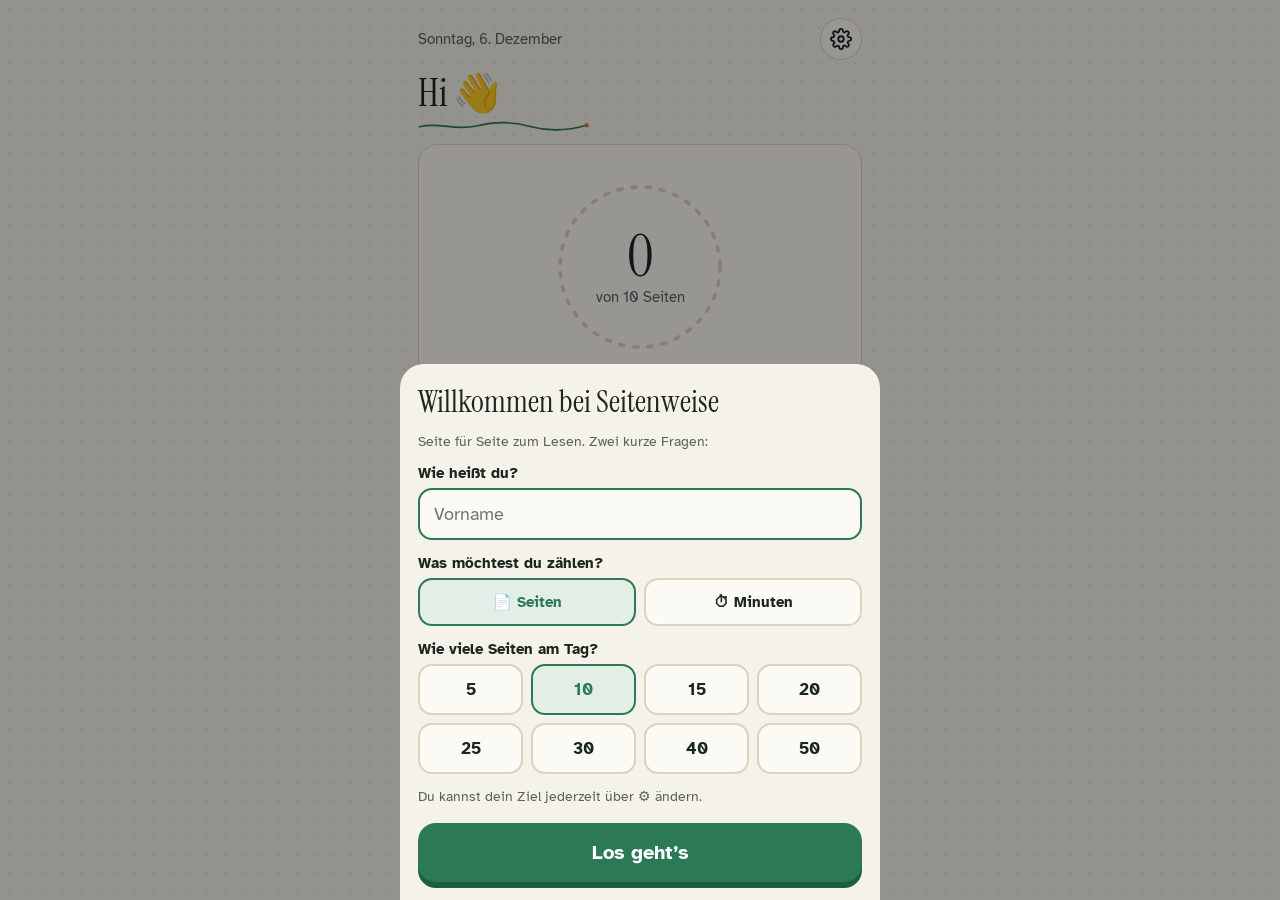
==== seitenweise/index.html @ e15217f1 "Seitenweise: Statistik mit Woche/Monat/Jahr, Blättern und Durchschnittswerten (Ø pro Lesetag, pro Ta" ====
<!doctype html>
<html lang="de">
<head>
  <meta charset="utf-8">
  <meta name="viewport" content="width=device-width, initial-scale=1, viewport-fit=cover">
  <title>Seitenweise</title>
  <meta name="description" content="Seitenweise: die einfache Lese-App für die Mittelschule. Seiten eintragen, Tagesziel erreichen, Sticker sammeln.">
  <meta name="theme-color" content="#2c7a55">
  <meta name="mobile-web-app-capable" content="yes">
  <meta name="apple-mobile-web-app-capable" content="yes">
  <meta name="apple-mobile-web-app-title" content="Seitenweise">
  <link rel="manifest" href="manifest.webmanifest">
  <link rel="icon" type="image/png" href="../icons/icon-192.png">
  <link rel="apple-touch-icon" href="../icons/apple-touch-icon.png">
  <link rel="preconnect" href="https://fonts.googleapis.com">
  <link rel="preconnect" href="https://fonts.gstatic.com" crossorigin>
  <link href="https://fonts.googleapis.com/css2?family=Instrument+Serif&family=Atkinson+Hyperlegible:wght@400;700&family=IBM+Plex+Mono:wght@500;600&display=swap" rel="stylesheet">
  <link rel="stylesheet" href="style.css?v=9">
</head>
<body>
  <div class="app">
    <!-- 1 · Lesen -->
    <main class="view" id="v-lesen">
      <div class="top">
        <p class="date" id="date"></p>
        <button class="icon" id="settingsBtn" aria-label="Einstellungen"><svg viewBox="0 0 24 24"><circle cx="12" cy="12" r="3"/><path d="M19.4 15a1.7 1.7 0 0 0 .3 1.8l.1.1a2 2 0 1 1-2.8 2.8l-.1-.1a1.7 1.7 0 0 0-1.8-.3 1.7 1.7 0 0 0-1 1.5V21a2 2 0 1 1-4 0v-.1a1.7 1.7 0 0 0-1.1-1.5 1.7 1.7 0 0 0-1.8.3l-.1.1a2 2 0 1 1-2.8-2.8l.1-.1a1.7 1.7 0 0 0 .3-1.8 1.7 1.7 0 0 0-1.5-1H3a2 2 0 1 1 0-4h.1a1.7 1.7 0 0 0 1.5-1.1 1.7 1.7 0 0 0-.3-1.8l-.1-.1a2 2 0 1 1 2.8-2.8l.1.1a1.7 1.7 0 0 0 1.8.3H9a1.7 1.7 0 0 0 1-1.5V3a2 2 0 1 1 4 0v.1a1.7 1.7 0 0 0 1 1.5 1.7 1.7 0 0 0 1.8-.3l.1-.1a2 2 0 1 1 2.8 2.8l-.1.1a1.7 1.7 0 0 0-.3 1.8V9a1.7 1.7 0 0 0 1.5 1H21a2 2 0 1 1 0 4h-.1a1.7 1.7 0 0 0-1.5 1z"/></svg></button>
      </div>
      <h1 class="hi" id="hello">Hi 👋</h1>
      <svg class="hi-thread" viewBox="0 0 240 14" aria-hidden="true"><path d="M2 8C30 1 52 14 82 7S134 1 160 8 214 13 238 6"/><circle cx="238" cy="6" r="3.2"/></svg>
      <section class="card ring-card">
        <svg class="ring" viewBox="0 0 120 120" aria-hidden="true">
          <circle class="ring-bg" cx="60" cy="60" r="48"/>
          <circle class="ring-fg" id="ringFg" cx="60" cy="60" r="48" transform="rotate(-90 60 60)"/>
          <circle class="ring-hl" id="ringHl" cx="60" cy="60" r="48" transform="rotate(-90 60 60)"/>
          <g class="needle" id="ringNeedle"><path class="nd" d="M58 12.6L76 11.2Q80 12 76 12.8L58 13.4Z"/><ellipse class="nd-eye" cx="60.6" cy="12.6" rx="1.8" ry=".55"/></g>
          <g class="knot" id="ringKnot"><circle cx="60" cy="12" r="8.5"/><path d="M54.5 10.2q5.5-3.4 11 0M53.8 13.6q6.2-3.6 12.4 0"/></g>
        </svg>
        <div class="ring-num"><b id="ringVal">0</b><span id="ringOf">von 10 Seiten</span></div>
      </section>
      <button class="big" id="readBtn">📖 Ich habe gelesen</button>
      <section class="card week-card">
        <svg class="week" id="week" viewBox="0 0 350 78" role="img" aria-label="Die letzten 7 Tage"></svg>
      </section>
      <p class="hint" id="todayHint"></p>
      <button class="link undo" id="undoBtn" hidden>Letzten Eintrag löschen</button>
    </main>

    <!-- 2 · Mein Buch -->
    <main class="view" id="v-buch" hidden>
      <h1 class="title">Mein Buch</h1>
      <div id="bookArea"></div>
    </main>

    <!-- 3 · Sammlung -->
    <main class="view" id="v-sammlung" hidden>
      <h1 class="title">Sammlung</h1>
      <section class="card level">
        <svg class="yarn" id="yarn" viewBox="0 0 110 90" aria-hidden="true"></svg>
        <div class="lvl-text"><p class="small" id="lvlNo">Level 1</p><b id="lvlName">Erster Faden</b>
          <div class="bar"><i id="lvlBar"></i></div><p class="small" id="lvlNext"></p></div>
      </section>
      <section class="card year">
        <div class="seg-tabs" id="statTabs" role="tablist">
          <button type="button" data-mode="week">Woche</button><button type="button" data-mode="month">Monat</button><button type="button" data-mode="year">Jahr</button>
        </div>
        <div class="year-head"><button class="icon sm" id="yPrev" aria-label="Zurück">‹</button><h2 id="yTitle">Diese Woche</h2><button class="icon sm" id="yNext" aria-label="Weiter">›</button></div>
        <div class="avg" id="yAvg"></div>
        <p class="small" id="ySum"></p>
        <p class="sec-lbl" id="yChartLbl">Seiten pro Tag</p>
        <svg class="ychart" id="yChart" viewBox="0 0 340 130" role="img" aria-label="Diagramm"></svg>
        <p class="small chart-leg" id="yChartLeg"></p>
        <p class="sec-lbl" id="yCalLbl">Jeder Tag ein Stich</p>
        <div class="ycal" id="yCal"></div>
        <p class="small ylegend"><i class="lg g"></i> Ziel <i class="lg o"></i> gelesen <i class="lg e"></i> nicht gelesen · Tippe auf einen Tag</p>
      </section>
      <section class="card pieces">
        <div class="sec-head"><h2 id="pcTitle">Meine Strickstücke</h2><span class="small" id="pcCount"></span></div>
        <p class="small">Jeden Monat ein neues Stück. Jeder Lesetag strickt eine Reihe – ab 15 Lesetagen ist es fertig.</p>
        <div class="pc-grid" id="pcGrid"></div>
      </section>
      <section class="card">
        <div class="sec-head"><h2>Aufnäher</h2><span class="small" id="stCount"></span></div>
        <div class="stickers" id="stickers"></div>
      </section>
      <p class="small shelf-title" id="shelfTitle">Mein Regal</p>
      <div class="shelf" id="shelf"></div>
      <ul class="done-list" id="doneList"></ul>
    </main>

    <nav class="nav">
      <button data-tab="lesen" class="on"><svg viewBox="0 0 24 24"><path d="M4 5h6a2 2 0 0 1 2 2v13a2 2 0 0 0-2-2H4zM20 5h-6a2 2 0 0 0-2 2v13a2 2 0 0 1 2-2h6z"/></svg>Lesen</button>
      <button data-tab="buch"><svg viewBox="0 0 24 24"><rect x="6" y="3" width="12" height="18" rx="2"/><path d="M10 3v18"/></svg>Mein Buch</button>
      <button data-tab="sammlung"><svg viewBox="0 0 24 24"><path d="M12 3l2.6 5.6 6 .7-4.5 4.1 1.2 6L12 16.5 6.7 19.4l1.2-6L3.4 9.3l6-.7z"/></svg>Sammlung</button>
    </nav>
  </div>

  <!-- Eintragen -->
  <dialog id="logDlg" class="sheet">
    <form method="dialog" id="logForm">
      <p class="small" id="logBook"></p>
      <h2 class="q" id="logQ">Wie viele Seiten hast du gelesen?</h2>
      <div class="step"><button type="button" data-step="-1" aria-label="weniger">−</button><label class="v"><input id="stepIn" type="number" inputmode="numeric" min="0" max="999" value="0" aria-label="Anzahl"><small id="stepUnit">Seiten</small></label><button type="button" data-step="1" aria-label="mehr">+</button></div>
      <div class="chips" id="mainChips"></div>
      <p class="small type-hint">Mehr gelesen? Tippe auf die Zahl und schreib sie einfach hin.</p>
      <p class="note" id="logCalc"></p>
      <p class="small opt" id="optLbl">Wie lange? <span>(nicht nötig)</span></p>
      <div class="chips" id="optChips"></div>
      <div class="actions"><button type="button" class="btn" id="logCancel">Abbrechen</button><button class="big" id="logSave">Speichern ✓</button></div>
    </form>
  </dialog>

  <!-- Start / Einstellungen -->
  <dialog id="setupDlg" class="sheet">
    <form method="dialog" id="setupForm">
      <h2 class="q" id="setupTitle">Willkommen bei Seitenweise</h2>
      <p class="small" id="setupIntro">Seite für Seite zum Lesen. Drei kurze Fragen:</p>
      <label class="field"><span>Wie heißt du?</span><input id="sName" maxlength="24" autocomplete="off" required placeholder="Vorname"></label>
      <div class="field"><span>Was möchtest du zählen?</span>
        <div class="seg"><label><input type="radio" name="gtype" value="pages" checked><span>📄 Seiten</span></label><label><input type="radio" name="gtype" value="minutes"><span>⏱ Minuten</span></label></div>
      </div>
      <div class="field"><span id="goalLbl">Wie viele Seiten am Tag?</span><div class="chips" id="goalChips"></div></div>
      <p class="small">Du kannst dein Ziel jederzeit über ⚙ ändern.</p>
      <div class="actions"><button type="button" class="btn" id="setupCancel" hidden>Abbrechen</button><button class="big">Los geht’s</button></div>
    </form>
  </dialog>

  <!-- Buch anlegen / bearbeiten -->
  <dialog id="bookDlg" class="sheet">
    <form method="dialog" id="bookForm">
      <h2 class="q" id="bookDlgTitle">Welches Buch liest du?</h2>
      <label class="field"><span>Titel</span><input id="bTitle" maxlength="80" required autocomplete="off" placeholder="z. B. Gregs Tagebuch"></label>
      <div class="row">
        <label class="field"><span>Seiten im Buch</span><input id="bPages" type="number" min="1" max="3000" inputmode="numeric" placeholder="z. B. 220"></label>
        <label class="field"><span>Ich bin auf Seite</span><input id="bPage" type="number" min="0" inputmode="numeric" placeholder="0"></label>
      </div>
      <p class="small">Gerade erst angefangen? Dann lass „Ich bin auf Seite“ leer.</p>
      <div class="actions"><button type="button" class="btn" id="bookCancel">Abbrechen</button><button class="big">Speichern</button></div>
    </form>
  </dialog>

  <!-- Feier -->
  <dialog id="celDlg" class="pop cel">
    <div class="cel-ico" id="celIco">🎉</div>
    <h2 class="q" id="celTitle"></h2>
    <p id="celText"></p>
    <button class="big" id="celOk">Weiter</button>
  </dialog>

  <div class="toast" id="toast" role="status"></div>
  <script src="app.js?v=9"></script>
</body>
</html>
---- seitenweise/style.css ----
:root {
  --paper: #f4f2e9; --paper-2: #e9e6d8; --sheet: #fbfaf4; --ink: #1b2620; --ink-soft: #57635b; --rule: #d8d4c3;
  --green: #2c7a55; --green-d: #1f5d40; --green-2: #4f9e77; --wash: #e3efe6; --gold: #b48c25; --orange: #e07b2c;
  --serif: "Instrument Serif", Georgia, serif; --sans: "Atkinson Hyperlegible", system-ui, sans-serif; --mono: "IBM Plex Mono", ui-monospace, monospace;
}
@media (prefers-color-scheme: dark) {
  :root:not([data-theme="light"]) { --paper: #151d18; --paper-2: #243029; --sheet: #1c2620; --ink: #e7ebe3; --ink-soft: #9caf9f; --rule: #2e3d33; --green: #5fbf8e; --green-d: #2c7a55; --green-2: #86cda6; --wash: #1f3428; }
}
* { box-sizing: border-box; }
[hidden] { display: none !important; }
html, body { margin: 0; background: var(--paper) radial-gradient(circle, color-mix(in srgb, var(--ink) 9%, transparent) 1px, transparent 1.4px) 0 0 / 18px 18px; color: var(--ink); font-family: var(--sans); font-size: 17px; -webkit-tap-highlight-color: transparent; }
button { font: inherit; color: inherit; cursor: pointer; }
.app { max-width: 480px; margin: 0 auto; min-height: 100dvh; position: relative; }
.view { padding: calc(18px + env(safe-area-inset-top, 0px)) 18px calc(100px + env(safe-area-inset-bottom, 0px)); display: flex; flex-direction: column; gap: 14px; animation: in .35s ease both; }
@keyframes in { from { opacity: 0; transform: translateY(8px); } }
.top { display: flex; justify-content: space-between; align-items: center; }
.date { margin: 0; font-size: 15px; color: var(--ink-soft); }
.icon { width: 42px; height: 42px; border-radius: 50%; border: 1px solid var(--rule); background: var(--sheet); display: grid; place-items: center; }
.icon svg, .nav svg { width: 22px; height: 22px; fill: none; stroke: currentColor; stroke-width: 2; stroke-linecap: round; stroke-linejoin: round; }
.hi, .title { font-family: var(--serif); font-weight: 400; font-size: 38px; line-height: 1; margin: 0; }
.small { margin: 0; font-size: 14px; color: var(--ink-soft); }
.card { background: var(--sheet); border: 1px solid var(--rule); border-radius: 20px; padding: 16px; }

/* Ring */
.ring-card { display: grid; place-items: center; padding: 22px; }
.ring { width: 200px; height: 200px; grid-area: 1 / 1; }
.ring-bg { fill: none; stroke: var(--paper-2); stroke-width: 12; }
.ring-fg { fill: none; stroke: var(--green); stroke-width: 12; stroke-linecap: round; stroke-dasharray: 0 302; transition: stroke-dasharray 1s cubic-bezier(.2,.8,.2,1); }
.ring-fg.zero { opacity: 0; }
.ring-fg.done { stroke: var(--green); }
.ring-num { grid-area: 1 / 1; text-align: center; }
.ring-num b { display: block; font-family: var(--serif); font-weight: 400; font-size: 58px; line-height: 1; }
.ring-num span { font-size: 15px; color: var(--ink-soft); }
.ring-card.done .ring-num b { color: var(--green); }

.big { display: block; width: 100%; border: 0; border-radius: 18px; background: var(--green); color: #fff; font-weight: 700; font-size: 20px; padding: 17px; box-shadow: 0 6px 0 var(--green-d); transition: transform .1s, box-shadow .1s; }
.big:active { transform: translateY(4px); box-shadow: 0 2px 0 var(--green-d); }
.btn { border: 2px solid var(--rule); background: var(--sheet); border-radius: 16px; padding: 14px 18px; font-weight: 700; }
.link { border: 0; background: none; color: var(--ink-soft); text-decoration: underline; font-size: 14px; padding: 6px; }
.hint { margin: 0; text-align: center; font-size: 16px; color: var(--ink-soft); }
.hint b { color: var(--ink); }
.undo { align-self: center; }

/* Woche: 7 Knoten an einem Faden */
.week-card { padding: 12px 8px 6px; }
.week { width: 100%; height: auto; display: block; overflow: visible; }
.week text { font-family: var(--mono); font-size: 11px; fill: var(--ink-soft); text-anchor: middle; }
.week .today text:not(.w-q) { font-weight: 600; fill: var(--ink); }
.w-guide { stroke: var(--rule); stroke-width: 2; stroke-dasharray: 3 6; stroke-linecap: round; }
.w-thread { stroke: var(--green); stroke-width: 3.2; stroke-linecap: round; stroke-dasharray: 50; stroke-dashoffset: 50; animation: draw .5s ease-out forwards; }
.w-hole { fill: var(--paper-2); }
.today .w-hole { fill: var(--sheet); stroke: var(--green); stroke-width: 2.2; stroke-dasharray: 4 3.2; animation: spin 14s linear infinite; transform-box: fill-box; transform-origin: center; }
.w-q { font-family: var(--sans) !important; font-size: 13px !important; font-weight: 700; fill: var(--green) !important; }
.w-knot { transform-box: fill-box; transform-origin: center; animation: knotIn .5s cubic-bezier(.3,1.5,.5,1) both; }
.w-knot.g circle { fill: var(--green); } .w-knot.o circle { fill: var(--orange); }
.w-knot path { fill: none; stroke: #ffffffa0; stroke-width: 1.6; stroke-linecap: round; }
.today .w-knot { animation: knotIn .5s cubic-bezier(.3,1.5,.5,1) both, breathe 2.6s ease-in-out 1s infinite; }
@keyframes draw { to { stroke-dashoffset: 0; } }
@keyframes knotIn { from { transform: scale(0) rotate(-90deg); opacity: 0; } }
@keyframes breathe { 50% { transform: scale(1.1); } }
@keyframes spin { to { transform: rotate(360deg); } }

/* Navigation */
.nav { position: fixed; left: 50%; transform: translateX(-50%); bottom: 0; width: 100%; max-width: 480px; display: grid; grid-template-columns: repeat(3, 1fr); background: var(--sheet); border-top: 1px solid var(--rule); padding-bottom: env(safe-area-inset-bottom, 0px); z-index: 5; }
.nav button { border: 0; background: none; display: grid; justify-items: center; gap: 3px; padding: 11px 0 12px; font-size: 13px; font-weight: 700; color: var(--ink-soft); }
.nav button.on { color: var(--green); }

/* Dialoge */
dialog.sheet { border: 0; padding: 0; width: min(480px, 100vw); max-width: 100vw; max-height: 100dvh; margin: auto auto 0; border-radius: 24px 24px 0 0; background: var(--paper); color: var(--ink); }
dialog.sheet::backdrop { background: #0006; }
dialog.sheet[open] { animation: up .3s cubic-bezier(.2,.8,.2,1); }
@keyframes up { from { transform: translateY(40px); opacity: 0; } }
dialog form, dialog.cel { padding: 22px 18px calc(18px + env(safe-area-inset-bottom, 0px)); display: flex; flex-direction: column; gap: 14px; }
.q { font-family: var(--serif); font-weight: 400; font-size: 31px; line-height: 1.05; margin: 0; }
.step { display: grid; grid-template-columns: 64px 1fr 64px; align-items: center; gap: 10px; }
.step button { height: 64px; border-radius: 18px; background: var(--sheet); border: 2px solid var(--rule); font-size: 32px; color: var(--green); font-weight: 700; }
.step .v { text-align: center; }
.step .v b { display: block; font-family: var(--serif); font-weight: 400; font-size: 64px; line-height: 1; }
.step .v small { font-size: 14px; color: var(--ink-soft); }
.chips { display: grid; grid-template-columns: repeat(4, 1fr); gap: 8px; }
.chip { border: 2px solid var(--rule); border-radius: 14px; padding: 13px 0; text-align: center; font-weight: 700; font-size: 17px; background: var(--sheet); }
.chip.on { border-color: var(--green); background: var(--wash); color: var(--green); }
.note { margin: 0; background: var(--wash); border-radius: 14px; padding: 12px 14px; font-size: 16px; }
.note:empty { display: none; }
.note b { color: var(--green); }
.opt span { color: #8a8f86; }
.actions { display: flex; gap: 10px; margin-top: 4px; }
.actions .big { flex: 1; }
.field { display: grid; gap: 6px; font-weight: 700; font-size: 15px; }
.field input { font: inherit; font-weight: 400; font-size: 18px; padding: 13px 14px; border-radius: 14px; border: 2px solid var(--rule); background: var(--sheet); color: var(--ink); width: 100%; }
.field input:focus { outline: none; border-color: var(--green); }
.row { display: grid; grid-template-columns: 1fr 1fr; gap: 10px; }
.seg { display: grid; grid-template-columns: 1fr 1fr; gap: 8px; }
.seg input { position: absolute; opacity: 0; pointer-events: none; }
.seg span { display: block; text-align: center; padding: 13px; border-radius: 14px; border: 2px solid var(--rule); background: var(--sheet); font-weight: 700; }
.seg input:checked + span { border-color: var(--green); background: var(--wash); color: var(--green); }
.cel { text-align: center; align-items: center; }
.cel-ico { font-size: 70px; animation: pop .6s cubic-bezier(.3,1.5,.5,1); }
@keyframes pop { from { transform: scale(.3); opacity: 0; } }
.cel p { margin: 0; color: var(--ink-soft); font-size: 17px; }

/* Mein Buch */
.book { display: grid; grid-template-columns: 58px 1fr; gap: 14px; align-items: center; }
.cover { width: 58px; height: 78px; border-radius: 5px 9px 9px 5px; background: linear-gradient(90deg, var(--green-d) 0 7px, var(--green) 7px); display: grid; place-items: center; font-size: 26px; color: #fff; font-family: var(--serif); }
.book h2 { margin: 0; font-size: 19px; }
.bar { height: 10px; border-radius: 6px; background: var(--paper-2); overflow: hidden; margin: 8px 0 4px; }
.bar i { display: block; height: 100%; width: 0; background: var(--green); border-radius: 6px; transition: width .8s cubic-bezier(.2,.8,.2,1); }
.quote { margin: 0; font-family: var(--serif); font-size: 22px; line-height: 1.2; }
.quote.empty { color: var(--ink-soft); font-size: 18px; }
.words { display: flex; flex-wrap: wrap; gap: 6px; }
.word { font-family: var(--mono); font-size: 13px; color: var(--green); background: var(--wash); border-radius: 8px; padding: 5px 4px 5px 9px; display: inline-flex; align-items: center; gap: 2px; border: 0; }
.word b { font-weight: 400; color: var(--ink-soft); padding: 0 5px; }
.add-row { display: grid; grid-template-columns: 1fr auto; gap: 8px; margin-top: 10px; }
.add-row input { font: inherit; padding: 11px 12px; border-radius: 12px; border: 2px solid var(--rule); background: var(--paper); color: var(--ink); min-width: 0; }
.add-row button { border: 0; border-radius: 12px; background: var(--green); color: #fff; font-weight: 700; padding: 0 16px; }
.card-row { display: flex; justify-content: space-between; align-items: center; width: 100%; text-align: left; font-weight: 700; }
.empty-book { text-align: center; display: grid; gap: 14px; padding: 26px 18px; }
.empty-book .ico { font-size: 56px; }

/* Sammlung */
.level { display: flex; justify-content: space-between; align-items: center; gap: 12px; }
.level > div { flex: 1; }
.level b { font-family: var(--serif); font-weight: 400; font-size: 28px; }
.lvl-ico { font-size: 44px; }
.stickers { display: grid; grid-template-columns: repeat(3, 1fr); gap: 10px; }
.st { aspect-ratio: 1; border-radius: 18px; background: var(--sheet); border: 1px solid var(--rule); display: grid; place-items: center; text-align: center; font-size: 12px; font-weight: 700; color: var(--ink-soft); padding: 6px; }
.st span { font-size: 36px; display: block; line-height: 1.15; }
.st.new { animation: pop .6s cubic-bezier(.3,1.5,.5,1); border-color: var(--green); }
.st.lock { background: repeating-linear-gradient(45deg, var(--paper), var(--paper) 6px, var(--paper-2) 6px, var(--paper-2) 12px); color: #a6a89d; }
.st.lock span { filter: grayscale(1); opacity: .3; }
.shelf-title { margin-top: 6px; }
.shelf { display: flex; align-items: flex-end; gap: 5px; border-bottom: 7px solid #6f5641; padding: 0 8px; min-height: 90px; border-radius: 2px; overflow-x: auto; }
.shelf i { flex: none; width: 24px; border-radius: 3px 3px 0 0; position: relative; }
.shelf i.slot { border: 2px dashed var(--rule); border-bottom: 0; height: 40px; }
.done-list { list-style: none; padding: 0; margin: 0; display: grid; gap: 6px; }
.done-list li { font-size: 14px; color: var(--ink-soft); }
.done-list li b { color: var(--ink); }

.toast { position: fixed; left: 50%; bottom: calc(90px + env(safe-area-inset-bottom, 0px)); transform: translate(-50%, 20px); background: var(--ink); color: var(--paper); padding: 12px 18px; border-radius: 14px; font-weight: 700; opacity: 0; transition: .3s; pointer-events: none; z-index: 50; max-width: 90vw; text-align: center; }
.toast.show { opacity: 1; transform: translate(-50%, 0); }
.confetti { position: fixed; top: -12px; width: 9px; height: 14px; z-index: 60; pointer-events: none; animation: fall 1.6s ease-in forwards; }
@keyframes fall { to { transform: translateY(105vh) rotate(540deg); opacity: .6; } }
@media (prefers-reduced-motion: reduce) { *, *::before, *::after { animation: none !important; transition: none !important; } }

/* ---------- Faden-Thema & Bewegung ---------- */
.hi-thread { width: 170px; height: 12px; margin: -6px 0 -2px; overflow: visible; }
.hi-thread path { fill: none; stroke: var(--green); stroke-width: 2.4; stroke-linecap: round; stroke-dasharray: 260; stroke-dashoffset: 260; animation: draw 1.2s ease-out .2s forwards; }
.hi-thread circle { fill: var(--orange); opacity: 0; animation: fadeIn .3s ease 1.3s forwards; }
@keyframes fadeIn { to { opacity: 1; } }
/* Karten erscheinen nacheinander */
.view > * { animation: rise .5s cubic-bezier(.2,.8,.2,1) both; }
.view > *:nth-child(2) { animation-delay: .05s; } .view > *:nth-child(3) { animation-delay: .1s; } .view > *:nth-child(4) { animation-delay: .16s; }
.view > *:nth-child(5) { animation-delay: .22s; } .view > *:nth-child(6) { animation-delay: .28s; } .view > *:nth-child(7) { animation-delay: .34s; }
@keyframes rise { from { opacity: 0; transform: translateY(14px); } }
/* Ring als Faden mit Nadel */
.ring-bg { stroke: var(--rule); stroke-width: 2.2; stroke-dasharray: 2.5 6; stroke-linecap: round; }
.ring-fg { stroke-width: 9; }
.ring-hl { fill: none; stroke: #ffffff70; stroke-width: 2; stroke-linecap: round; stroke-dasharray: 0 302; transition: stroke-dasharray 1.1s cubic-bezier(.2,.8,.2,1); }
.ring-hl.zero, .ring-fg.zero { opacity: 0; }
.ring-fg { transition: stroke-dasharray 1.1s cubic-bezier(.2,.8,.2,1); }
.needle { transform-box: view-box; transform-origin: 60px 60px; transition: transform 1.1s cubic-bezier(.2,.8,.2,1), opacity .3s; }
.needle.zero { opacity: 0; }
.nd { fill: #9aa5a0; } .nd-eye { fill: var(--sheet); }
.knot { transform-box: fill-box; transform-origin: center; transform: scale(0); opacity: 0; transition: transform .5s cubic-bezier(.3,1.6,.5,1) 1s, opacity .2s 1s; }
.knot.on { transform: scale(1); opacity: 1; }
.knot circle { fill: var(--green); } .knot path { fill: none; stroke: #ffffffa0; stroke-width: 1.4; stroke-linecap: round; }
.ring-card.done .ring-num b { animation: pop .6s cubic-bezier(.3,1.5,.5,1) 1s both; }
/* großer Knopf „atmet“, solange heute noch nichts eingetragen ist */
.big.nudge { animation: rise .5s cubic-bezier(.2,.8,.2,1) .1s both, nudge 2.8s ease-in-out 1.2s infinite; }
@keyframes nudge { 0%, 70%, 100% { transform: none; } 80% { transform: scale(1.035); } 90% { transform: scale(.99); } }
/* Zahl hüpft beim Ändern */
.step .v b.bump { animation: bump .28s cubic-bezier(.3,1.6,.5,1); }
@keyframes bump { from { transform: scale(.82); } }
.chip { transition: transform .12s, background .15s, border-color .15s; } .chip:active { transform: scale(.94); }
/* Feier: Knoten wird geknüpft */
.cel-ico { min-height: 80px; display: grid; place-items: center; }
.knot-art { width: 190px; height: auto; overflow: visible; }
.ka-thread { fill: none; stroke: var(--green); stroke-width: 3.5; stroke-linecap: round; stroke-dasharray: 140; stroke-dashoffset: 140; animation: draw .7s ease-out forwards; }
.ka-knot { transform-box: fill-box; transform-origin: center; animation: knotIn .6s cubic-bezier(.3,1.6,.5,1) .55s both; }
.ka-knot circle { fill: var(--green); } .ka-knot path { fill: none; stroke: #ffffffa0; stroke-width: 2; stroke-linecap: round; }
.ka-spark { fill: var(--orange); opacity: 0; animation: spark .7s ease-out 1s forwards; }
.ka-spark:nth-of-type(even) { fill: var(--gold); }
@keyframes spark { 30% { opacity: 1; } to { opacity: 0; transform: translate(var(--dx), var(--dy)); } }
/* Aufnäher mit Naht */
.st { position: relative; border-radius: 22px; animation: rise .45s cubic-bezier(.2,.8,.2,1) both; }
.st::after { content: ""; position: absolute; inset: 6px; border: 2px dashed color-mix(in srgb, var(--green) 45%, transparent); border-radius: 16px; pointer-events: none; }
.st:not(.lock) { background: radial-gradient(circle at 30% 25%, var(--sheet), var(--wash)); box-shadow: 0 3px 0 color-mix(in srgb, var(--green) 18%, transparent); }
.st.lock::after { border-color: var(--rule); }
.st.new { animation: sewIn .8s cubic-bezier(.3,1.5,.5,1) both; }
.st.new::after { animation: stitch 1.4s linear infinite; border-color: var(--green); }
@keyframes sewIn { from { transform: scale(.4) rotate(-12deg); opacity: 0; } }
@keyframes stitch { 50% { border-color: var(--orange); } }
/* Buch-Cover mit Naht am Rücken, Fortschrittsbalken als Faden */
.cover { position: relative; }
.cover::before { content: ""; position: absolute; left: 11px; top: 6px; bottom: 6px; border-left: 2px dashed #ffffff70; }
.bar i { background: repeating-linear-gradient(110deg, var(--green) 0 8px, var(--green-2) 8px 10px); }
.lvl-ico { animation: breathe 3s ease-in-out infinite; display: inline-block; }

/* Woche: Zahlen und Antippen */
.w-num { font-family: var(--sans) !important; font-weight: 700; font-size: 12.5px !important; fill: var(--ink) !important; }
.w-num.g { fill: var(--green) !important; } .w-num.o { fill: var(--orange) !important; }
.w-hit { fill: transparent; cursor: pointer; }
/* Mein Lesejahr */
.year { display: grid; gap: 10px; }
.year-head { display: grid; grid-template-columns: 36px 1fr 36px; align-items: center; text-align: center; }
.year-head h2 { margin: 0; font-family: var(--serif); font-weight: 400; font-size: 25px; }
.icon.sm { width: 34px; height: 34px; font-size: 20px; line-height: 1; }
.icon:disabled { opacity: .3; }
.year > .small:first-of-type { text-align: center; }
#ySum { text-align: center; }
.ychart { width: 100%; height: auto; display: block; overflow: visible; }
.yb { fill: var(--green-2); transform-box: fill-box; transform-origin: bottom; animation: grow .6s cubic-bezier(.2,.8,.2,1) both; }
.yb.cur { fill: var(--green); }
@keyframes grow { from { transform: scaleY(0); } }
.yv { font-family: var(--mono); font-size: 9px; fill: var(--ink-soft); text-anchor: middle; }
.ym { font-family: var(--mono); font-size: 10px; fill: var(--ink-soft); text-anchor: middle; }
.ym.fut { opacity: .4; }
.ybase { stroke: var(--rule); stroke-width: 1.5; }
.ycal { display: grid; grid-template-columns: repeat(3, 1fr); gap: 12px 10px; }
.ymon b { display: block; font-family: var(--mono); font-size: 11px; font-weight: 600; color: var(--ink-soft); margin-bottom: 4px; }
.ymon.fut { opacity: .45; }
.ygrid { display: grid; grid-template-columns: repeat(7, 1fr); gap: 2px; }
.ygrid i { aspect-ratio: 1; border-radius: 2.5px; background: var(--paper-2); }
.ygrid i.pad { background: none; }
.ygrid i.g { background: var(--green); } .ygrid i.o { background: var(--orange); }
.ygrid i.f { background: transparent; box-shadow: inset 0 0 0 1px var(--paper-2); }
.ygrid i.t { outline: 1.5px solid var(--ink); outline-offset: 1px; }
.ygrid i[data-day] { cursor: pointer; }
.ylegend { display: flex; flex-wrap: wrap; align-items: center; gap: 4px 6px; font-size: 12px; }
.lg { display: inline-block; width: 10px; height: 10px; border-radius: 3px; }
.lg.g { background: var(--green); } .lg.o { background: var(--orange); } .lg.e { background: var(--paper-2); margin-left: 4px; }

/* ---------- Sammlung neu geordnet ---------- */
.sec-head { display: flex; justify-content: space-between; align-items: baseline; gap: 10px; margin-bottom: 4px; }
.sec-head h2 { margin: 0; font-family: var(--serif); font-weight: 400; font-size: 25px; }
.sec-lbl { margin: 6px 0 -2px; font-family: var(--mono); font-size: 11px; letter-spacing: .08em; text-transform: uppercase; color: var(--ink-soft); }
/* Level als Wollknäuel */
.level { display: grid; grid-template-columns: 110px 1fr; align-items: center; gap: 12px; }
.yarn { width: 110px; height: auto; overflow: visible; }
.yarn circle { animation: pop .6s cubic-bezier(.3,1.5,.5,1) both; transform-box: fill-box; transform-origin: center; }
.y-wrap { fill: none; stroke: #ffffff66; stroke-width: 1.4; opacity: 0; animation: fadeIn .4s ease forwards; }
.y-end { fill: none; stroke-width: 2.4; stroke-linecap: round; stroke-dasharray: 120; stroke-dashoffset: 120; animation: draw .9s ease-out .4s forwards; }
.y-shadow { fill: color-mix(in srgb, var(--ink) 10%, transparent); }
.lvl-text b { font-family: var(--serif); font-weight: 400; font-size: 27px; display: block; line-height: 1.1; }
.lvl-ico { display: none; }
/* Kalender als Kreuzstich-Stoff */
.ymon { background: color-mix(in srgb, var(--sheet) 70%, var(--paper)); border: 1.5px dashed color-mix(in srgb, var(--green) 35%, var(--rule)); border-radius: 10px; padding: 6px 6px 7px; }
.ymon b { display: flex; justify-content: space-between; align-items: baseline; }
.ymon b em { font-style: normal; font-weight: 700; font-family: var(--sans); font-size: 10.5px; color: var(--green); }
.ygrid { gap: 1px; }
.ygrid i { position: relative; background: none !important; box-shadow: none !important; border-radius: 0; }
.ygrid i:not(.pad)::before { content: ""; position: absolute; left: 50%; top: 50%; width: 2px; height: 2px; margin: -1px; border-radius: 50%; background: var(--rule); }
.ygrid i.f::before { opacity: .45; }
.ygrid i.g::before, .ygrid i.g::after, .ygrid i.o::before, .ygrid i.o::after { width: 2px; height: 86%; margin: 0; left: calc(50% - 1px); top: 7%; border-radius: 1px; transform: rotate(45deg); background: var(--green); }
.ygrid i.g::after, .ygrid i.o::after { content: ""; position: absolute; transform: rotate(-45deg); }
.ygrid i.o::before, .ygrid i.o::after { background: var(--orange); }
.ygrid i.t { outline: 1.5px solid var(--ink); outline-offset: 0; border-radius: 2px; }
.lg.g, .lg.o { background: none; position: relative; }
.lg.g::before, .lg.g::after, .lg.o::before, .lg.o::after { content: ""; position: absolute; left: 4px; top: 0; width: 2px; height: 10px; background: var(--green); transform: rotate(45deg); border-radius: 1px; }
.lg.g::after, .lg.o::after { transform: rotate(-45deg); }
.lg.o::before, .lg.o::after { background: var(--orange); }
.lg.e { background: none; position: relative; } .lg.e::before { content: ""; position: absolute; left: 4px; top: 4px; width: 2.5px; height: 2.5px; border-radius: 50%; background: var(--ink-soft); }
/* Wochen-Zukunft */
.w-day.fut text { opacity: .45; }
.w-day.fut .w-hole { opacity: .5; }
/* Strickstücke */
.pc-grid { display: grid; grid-template-columns: repeat(4, 1fr); gap: 10px 8px; margin-top: 8px; }
.pc { margin: 0; text-align: center; cursor: pointer; }
.pc.fut { opacity: .35; cursor: default; }
.pc .knit { width: 100%; height: auto; display: block; }
.pc figcaption { font-size: 11px; color: var(--ink-soft); line-height: 1.25; }
.pc figcaption b { display: block; font-family: var(--mono); font-size: 11px; color: var(--ink); }
.pc.fin figcaption { color: var(--green); font-weight: 700; }
.pc.cur { background: var(--wash); border-radius: 12px; padding: 4px 2px; }
.knit .k-base { fill: color-mix(in srgb, var(--rule) 40%, var(--sheet)); }
.knit .k-g { fill: var(--green); } .knit .k-o { fill: var(--orange); } .knit .k-e { fill: color-mix(in srgb, var(--rule) 85%, var(--sheet)); }
.knit.anim rect[class^="k-"] { animation: fadeIn .35s ease both; opacity: 0; }
.knit .k-tex { fill: none; stroke: #ffffff45; stroke-width: .8; }
.knit .k-line { fill: none; stroke: color-mix(in srgb, var(--ink) 45%, var(--sheet)); stroke-width: 2.2; stroke-linejoin: round; }
.knit .k-fringe { stroke: color-mix(in srgb, var(--ink) 45%, var(--sheet)); stroke-width: 2; stroke-linecap: round; }
.pc.fin .k-line { stroke: var(--green); }
/* Aufnäher kompakter */
.stickers { grid-template-columns: repeat(4, 1fr); gap: 8px; margin-top: 8px; }
.st { font-size: 10.5px; border-radius: 16px; }
.st span { font-size: 28px; }
.st::after { inset: 4px; border-radius: 12px; }
.stickers { grid-template-columns: repeat(4, minmax(0, 1fr)); }
.st { min-width: 0; overflow-wrap: anywhere; hyphens: auto; }
.pc-grid { grid-template-columns: repeat(4, minmax(0, 1fr)); }
.cel-piece { width: 150px; height: auto; }

/* Zahl eintippen */
.step .v { display: grid; justify-items: center; cursor: text; }
.step .v input { width: 100%; max-width: 150px; text-align: center; font-family: var(--serif); font-size: 64px; line-height: 1; border: 0; border-bottom: 2.5px dashed color-mix(in srgb, var(--green) 50%, var(--rule)); background: none; color: var(--ink); padding: 0 0 2px; border-radius: 0; -moz-appearance: textfield; }
.step .v input::-webkit-outer-spin-button, .step .v input::-webkit-inner-spin-button { -webkit-appearance: none; margin: 0; }
.step .v input:focus { outline: none; border-bottom-style: solid; border-bottom-color: var(--green); }
.step .v input.bump { animation: bump .28s cubic-bezier(.3,1.6,.5,1); }
.type-hint { text-align: center; margin-top: -4px; }
/* Feier als Karte in der Mitte (nicht mehr unten am Rand) */
dialog.pop { border: 0; padding: 0; width: min(400px, calc(100vw - 32px)); margin: auto; border-radius: 26px; background: var(--paper); color: var(--ink); box-shadow: 0 24px 60px #0004; }
dialog.pop::backdrop { background: #0007; }
dialog.pop[open] { animation: popIn .45s cubic-bezier(.3,1.4,.5,1); }
@keyframes popIn { from { transform: scale(.85); opacity: 0; } }
dialog.pop.cel { padding: 26px 22px 22px; display: flex; flex-direction: column; gap: 12px; }
/* Faden-Feuerwerk beim Tagesziel */
.knot-art { width: 210px; }
.ka-ring { fill: none; stroke: color-mix(in srgb, var(--green) 55%, transparent); stroke-width: 2.4; stroke-dasharray: 4 5; stroke-linecap: round; transform-box: fill-box; transform-origin: center; animation: ringIn 1s ease-out 1.1s both, spin 18s linear 2s infinite; }
@keyframes ringIn { from { opacity: 0; transform: scale(.6) rotate(-40deg); } }
.ka-ray { fill: none; stroke-width: 3; stroke-linecap: round; stroke-dasharray: 40; stroke-dashoffset: 40; animation: draw .45s ease-out forwards; }
.ka-dot { opacity: 0; transform-box: fill-box; transform-origin: center; animation: pop .4s cubic-bezier(.3,1.6,.5,1) both; }
/* Kalender mit Tageszahlen: gestickte Flicken */
.ycal { grid-template-columns: repeat(2, minmax(0, 1fr)); gap: 12px 10px; }
.ygrid { gap: 3px; }
.ygrid i { display: grid; place-items: center; font-style: normal; font-family: var(--sans); font-size: 10.5px; font-weight: 700; color: var(--ink-soft); border-radius: 5px; }
.ygrid i::before, .ygrid i::after { content: none !important; }
.ygrid i.e { color: color-mix(in srgb, var(--ink-soft) 75%, transparent); }
.ygrid i.f { color: color-mix(in srgb, var(--ink-soft) 35%, transparent); }
.ygrid i.g { background: var(--green) !important; color: #fff; box-shadow: inset 0 0 0 1.5px var(--green), inset 0 0 0 2.6px #ffffff8a !important; }
.ygrid i.o { background: var(--orange) !important; color: #fff; box-shadow: inset 0 0 0 1.5px var(--orange), inset 0 0 0 2.6px #ffffff8a !important; }
.ygrid i.g, .ygrid i.o { outline: 1px dashed transparent; }
.ygrid i.t { outline: 2px solid var(--ink) !important; outline-offset: 1px; }
.lg.g, .lg.o, .lg.e { border-radius: 3px; }
.lg.g::before, .lg.g::after, .lg.o::before, .lg.o::after, .lg.e::before { content: none !important; }
.lg.g { background: var(--green) !important; } .lg.o { background: var(--orange) !important; } .lg.e { background: none !important; box-shadow: inset 0 0 0 1.5px var(--rule); }
dialog:not([open]) { display: none !important; }
/* Ziel erreicht: gesticktes X über dem Tag */
.ygrid i.g { position: relative; overflow: hidden; isolation: isolate; }
.ygrid i.g::before, .ygrid i.g::after { content: "" !important; position: absolute; left: calc(50% - 1.25px); top: -12%; width: 2.5px; height: 124%; margin: 0; border-radius: 2px; background: #ffffffa8 !important; transform: rotate(45deg); z-index: -1; opacity: 1 !important; }
.ygrid i.g::after { transform: rotate(-45deg); }
.ygrid i.g { text-shadow: 0 0 2px var(--green), 0 0 3px var(--green); }
.lg.g { position: relative; overflow: hidden; }
.lg.g::before, .lg.g::after { content: "" !important; position: absolute; left: 4px; top: -2px; width: 2px; height: 14px; background: #ffffffc0 !important; transform: rotate(45deg); }
.lg.g::after { transform: rotate(-45deg); }

/* Statistik: Woche · Monat · Jahr */
.seg-tabs { display: grid; grid-template-columns: repeat(3, 1fr); gap: 4px; padding: 4px; border-radius: 14px; background: var(--paper-2); }
.seg-tabs button { border: 0; background: none; border-radius: 10px; padding: 9px 0; font-weight: 700; font-size: 15px; color: var(--ink-soft); transition: background .2s, color .2s; }
.seg-tabs button.on { background: var(--sheet); color: var(--green); box-shadow: 0 1px 3px #0001, inset 0 0 0 1.5px color-mix(in srgb, var(--green) 30%, transparent); }
.avg { display: grid; grid-template-columns: repeat(3, 1fr); gap: 8px; }
.avg div { background: var(--paper); border: 1.5px dashed color-mix(in srgb, var(--green) 35%, var(--rule)); border-radius: 14px; padding: 10px 6px 8px; text-align: center; animation: rise .4s ease both; }
.avg div:nth-child(2) { animation-delay: .05s; } .avg div:nth-child(3) { animation-delay: .1s; }
.avg b { display: block; font-family: var(--serif); font-weight: 400; font-size: 28px; line-height: 1; color: var(--ink); }
.avg b small { font-family: var(--sans); font-size: 12px; color: var(--ink-soft); }
.avg span { font-size: 11.5px; color: var(--ink-soft); font-weight: 700; }
.yb.g { fill: var(--green); } .yb.o { fill: var(--orange); }
.yb.cur { stroke: var(--ink); stroke-width: 1.2; }
.ym.now { fill: var(--ink); font-weight: 700; }
.yhit { fill: transparent; cursor: pointer; }
.ygoal { stroke: var(--green); stroke-width: 1.4; stroke-dasharray: 5 4; opacity: .7; }
.ygoal-t { font-family: var(--mono); font-size: 9px; fill: var(--green); text-anchor: end; }
.yavg { stroke: var(--gold); stroke-width: 1.4; stroke-dasharray: 2 3; }
.yavg-t { font-family: var(--mono); font-size: 9px; fill: var(--gold); font-weight: 600; }
.ycal.single { grid-template-columns: 1fr; }
.ycal.single .ygrid { gap: 5px; }
.ycal.single .ygrid i { font-size: 14px; border-radius: 8px; }
.ycal.single .ygrid i.hd { font-family: var(--mono); font-size: 11px; color: var(--ink-soft); aspect-ratio: auto; padding-bottom: 2px; }
.ycal.single .ymon b { font-size: 13px; margin-bottom: 8px; }
.chart-leg { display: flex; flex-wrap: wrap; gap: 4px 14px; justify-content: center; font-size: 12.5px; margin-top: -4px; }
.chart-leg:empty { display: none; }
.chart-leg span { display: inline-flex; align-items: center; gap: 6px; }
.lg-goal, .lg-avg { display: inline-block; width: 22px; height: 0; border-top: 2px dashed var(--green); }
.lg-avg { border-top: 2px dotted var(--gold); }
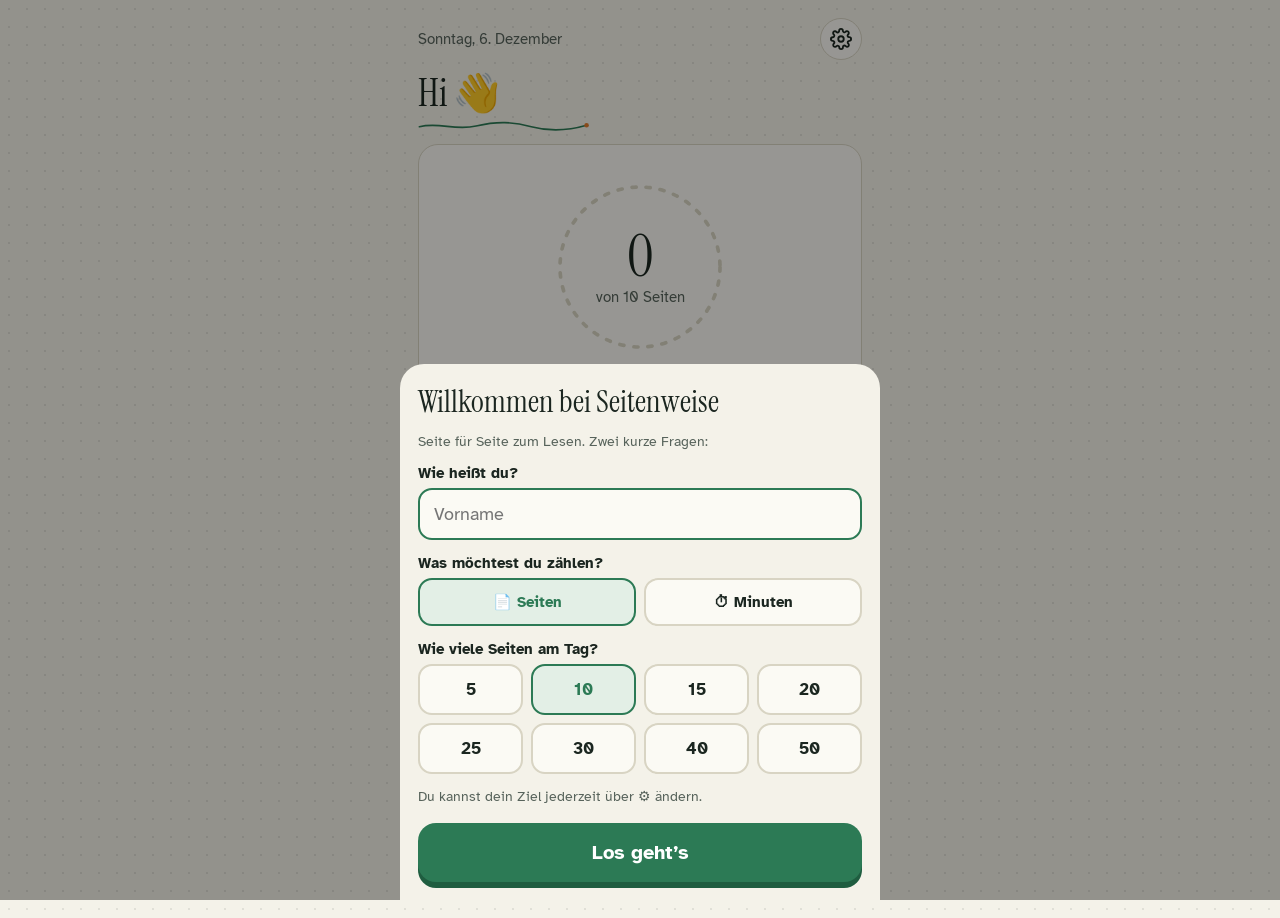
==== commit f375557d: "Seitenweise: mehrere Bücher gleichzeitig (wechseln, bearbeiten, entfernen, fertig), Buchwahl beim Ei" ====
--- a/seitenweise/index.html
+++ b/seitenweise/index.html
@@ -15,7 +15,7 @@
   <link rel="preconnect" href="https://fonts.googleapis.com">
   <link rel="preconnect" href="https://fonts.gstatic.com" crossorigin>
   <link href="https://fonts.googleapis.com/css2?family=Instrument+Serif&family=Atkinson+Hyperlegible:wght@400;700&family=IBM+Plex+Mono:wght@500;600&display=swap" rel="stylesheet">
-  <link rel="stylesheet" href="style.css?v=9">
+  <link rel="stylesheet" href="style.css?v=10">
 </head>
 <body>
   <div class="app">
@@ -38,6 +38,24 @@
         <div class="ring-num"><b id="ringVal">0</b><span id="ringOf">von 10 Seiten</span></div>
       </section>
       <button class="big" id="readBtn">📖 Ich habe gelesen</button>
+      <section class="card timer-card" id="timerCard">
+        <div class="tm-head"><span class="tm-title">⏱ Lese-Timer</span><button class="tm-book" id="tmBook" type="button"></button></div>
+        <div class="tm-idle" id="tmIdle">
+          <div class="chips tm-chips" id="tmChips"></div>
+          <button class="btn tm-start" id="tmStart" type="button">▶ Los</button>
+        </div>
+        <div class="tm-run" id="tmRun" hidden>
+          <svg class="tm-thread" id="tmSvg" viewBox="0 0 300 64" aria-hidden="true">
+            <path class="tm-guide" id="tmGuide" d="M8 40C40 14 70 58 100 34S160 12 196 38 256 56 292 26"/>
+            <path class="tm-done" id="tmLine" d="M8 40C40 14 70 58 100 34S160 12 196 38 256 56 292 26"/>
+            <g class="tm-knot" id="tmHalf"><circle r="6"/></g>
+            <g class="tm-needle" id="tmNeedle"><path d="M-2 -1.6L14 -.8Q18 0 14 .8L-2 1.6Z"/><ellipse cx="0" cy="0" rx="2" ry=".6"/></g>
+          </svg>
+          <div class="tm-time" id="tmTime">20:00</div>
+          <p class="tm-msg" id="tmMsg">Los geht’s – viel Spaß beim Lesen!</p>
+          <div class="tm-btns"><button class="btn" id="tmPause" type="button">⏸ Pause</button><button class="btn tm-stop" id="tmStop" type="button">■ Fertig</button></div>
+        </div>
+      </section>
       <section class="card week-card">
         <svg class="week" id="week" viewBox="0 0 350 78" role="img" aria-label="Die letzten 7 Tage"></svg>
       </section>
@@ -97,6 +115,7 @@
   <!-- Eintragen -->
   <dialog id="logDlg" class="sheet">
     <form method="dialog" id="logForm">
+      <div class="book-chips" id="logBooks"></div>
       <p class="small" id="logBook"></p>
       <h2 class="q" id="logQ">Wie viele Seiten hast du gelesen?</h2>
       <div class="step"><button type="button" data-step="-1" aria-label="weniger">−</button><label class="v"><input id="stepIn" type="number" inputmode="numeric" min="0" max="999" value="0" aria-label="Anzahl"><small id="stepUnit">Seiten</small></label><button type="button" data-step="1" aria-label="mehr">+</button></div>
@@ -147,6 +166,6 @@
   </dialog>
 
   <div class="toast" id="toast" role="status"></div>
-  <script src="app.js?v=9"></script>
+  <script src="app.js?v=10"></script>
 </body>
 </html>
--- a/seitenweise/style.css
+++ b/seitenweise/style.css
@@ -360,3 +360,48 @@
 .chart-leg span { display: inline-flex; align-items: center; gap: 6px; }
 .lg-goal, .lg-avg { display: inline-block; width: 22px; height: 0; border-top: 2px dashed var(--green); }
 .lg-avg { border-top: 2px dotted var(--gold); }
+
+/* ---------- Lese-Timer ---------- */
+.timer-card { display: grid; gap: 10px; position: relative; overflow: hidden; }
+.tm-head { display: flex; justify-content: space-between; align-items: center; gap: 8px; }
+.tm-title { font-family: var(--serif); font-size: 23px; }
+.tm-book { border: 0; background: var(--wash); color: var(--green); font-weight: 700; font-size: 12.5px; border-radius: 999px; padding: 6px 11px; max-width: 58%; white-space: nowrap; overflow: hidden; text-overflow: ellipsis; }
+.tm-book:disabled { opacity: 1; cursor: default; }
+.tm-idle { display: grid; gap: 10px; }
+.tm-chips { grid-template-columns: repeat(5, 1fr); gap: 6px; }
+.tm-chips .chip { font-size: 14px; padding: 10px 0; }
+.tm-start { background: var(--sheet); border-color: var(--green); color: var(--green); font-size: 17px; }
+.tm-run { display: grid; gap: 4px; justify-items: center; }
+.tm-thread { width: 100%; height: auto; overflow: visible; }
+.tm-guide { fill: none; stroke: var(--rule); stroke-width: 2.2; stroke-dasharray: 2.5 6; stroke-linecap: round; }
+.tm-done { fill: none; stroke: var(--green); stroke-width: 4; stroke-linecap: round; stroke-dasharray: 0 999; transition: stroke-dasharray .5s linear; }
+.tm-needle path { fill: #9aa5a0; } .tm-needle ellipse { fill: var(--sheet); }
+.timer-card.running .tm-needle { animation: stitchBob .9s ease-in-out infinite; }
+@keyframes stitchBob { 50% { translate: 0 -3px; } }
+.tm-knot circle { fill: var(--orange); transform: scale(0); transition: transform .5s cubic-bezier(.3,1.6,.5,1); transform-box: fill-box; transform-origin: center; }
+.tm-knot.on circle { transform: scale(1); }
+.tm-time { font-family: var(--serif); font-size: 64px; line-height: 1; font-variant-numeric: tabular-nums; }
+.tm-time.up { color: var(--green); }
+.timer-card.running .tm-time { animation: breathe 4s ease-in-out infinite; }
+.tm-msg { margin: 0; font-size: 15px; color: var(--ink-soft); text-align: center; min-height: 1.3em; }
+.tm-msg.pop { animation: rise .45s cubic-bezier(.2,.8,.2,1); }
+.tm-btns { display: grid; grid-template-columns: 1fr 1fr; gap: 10px; width: 100%; margin-top: 6px; }
+.tm-stop { background: var(--green); color: #fff; border-color: var(--green); }
+.timer-card.running { border-color: color-mix(in srgb, var(--green) 45%, var(--rule)); box-shadow: 0 0 0 4px color-mix(in srgb, var(--green) 10%, transparent); }
+/* ---------- Mehrere Bücher ---------- */
+.my-books { display: flex; gap: 10px; overflow-x: auto; padding: 2px 2px 6px; scrollbar-width: none; }
+.my-books::-webkit-scrollbar { display: none; }
+.mb { flex: none; width: 96px; display: grid; justify-items: center; gap: 5px; border: 2px solid transparent; border-radius: 16px; background: var(--sheet); padding: 10px 6px 8px; text-align: center; }
+.mb.on { border-color: var(--green); background: var(--wash); }
+.mb-cover { width: 40px; height: 54px; border-radius: 4px 7px 7px 4px; background: linear-gradient(90deg, var(--green-d) 0 5px, var(--green) 5px); color: #fff; display: grid; place-items: center; font-family: var(--serif); font-size: 21px; }
+.mb.add .mb-cover { background: none; border: 2px dashed var(--rule); color: var(--green); font-family: var(--sans); font-weight: 700; }
+.mb-t { font-size: 12px; font-weight: 700; line-height: 1.2; max-height: 2.4em; overflow: hidden; }
+.mb-bar { width: 100%; height: 5px; border-radius: 3px; background: var(--paper-2); overflow: hidden; }
+.mb-bar i { display: block; height: 100%; background: var(--green); }
+.book-actions { display: grid; grid-template-columns: repeat(3, 1fr); gap: 8px; }
+.book-actions .btn { padding: 11px 4px; font-size: 14px; }
+.btn.danger { color: #b3462e; }
+.book-chips { display: flex; gap: 6px; flex-wrap: wrap; }
+.book-chips:empty { display: none; }
+.bchip { border: 2px solid var(--rule); background: var(--sheet); border-radius: 999px; padding: 7px 12px; font-weight: 700; font-size: 13.5px; max-width: 100%; white-space: nowrap; overflow: hidden; text-overflow: ellipsis; }
+.bchip.on { border-color: var(--green); background: var(--wash); color: var(--green); }
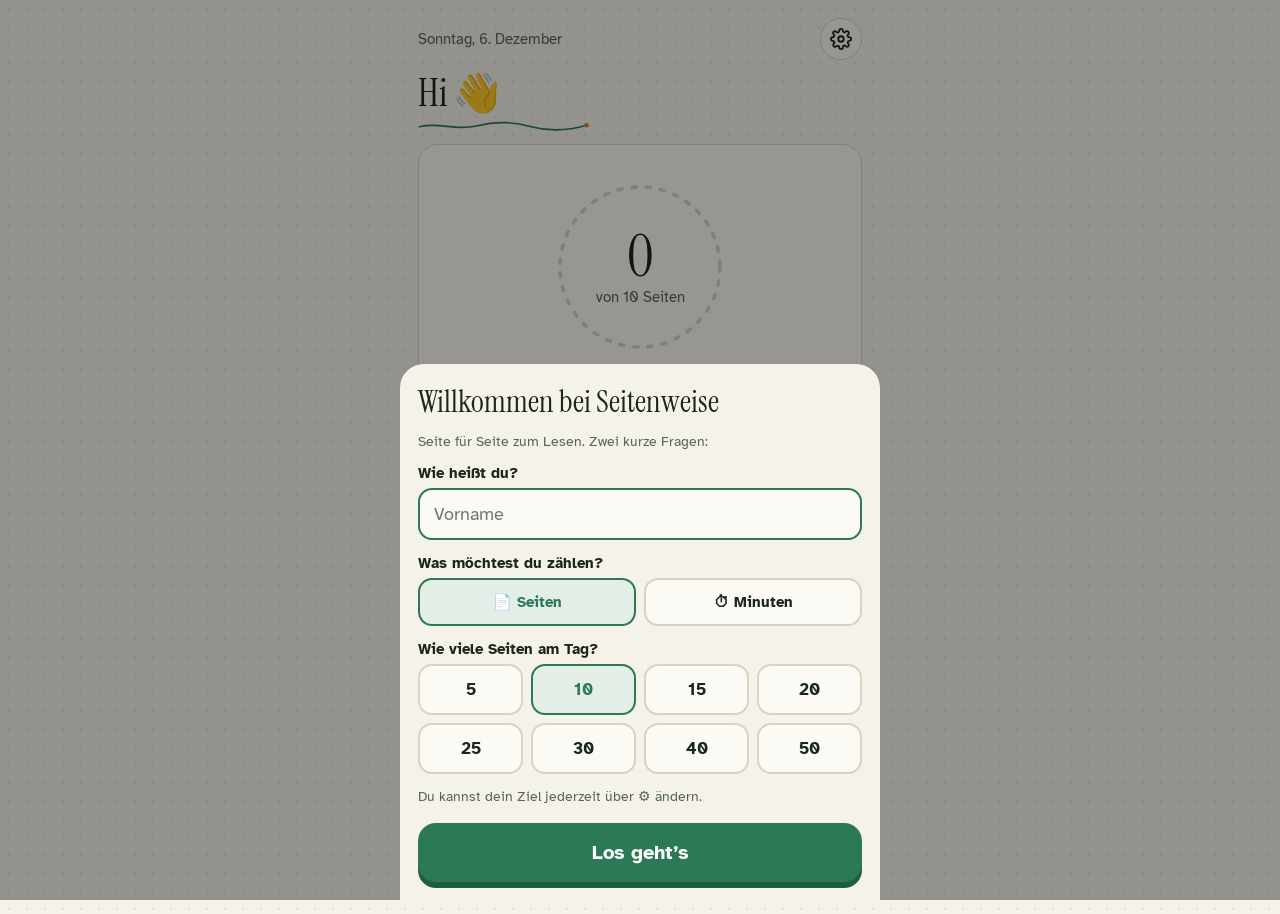
==== commit 9f9af424: "Seitenweise: Timer-Dauer frei eintippen (1–240 Min.) Co-Authored-By: Claude Opus 5.5 <noreply@anthro" ====
--- a/seitenweise/index.html
+++ b/seitenweise/index.html
@@ -15,7 +15,7 @@
   <link rel="preconnect" href="https://fonts.googleapis.com">
   <link rel="preconnect" href="https://fonts.gstatic.com" crossorigin>
   <link href="https://fonts.googleapis.com/css2?family=Instrument+Serif&family=Atkinson+Hyperlegible:wght@400;700&family=IBM+Plex+Mono:wght@500;600&display=swap" rel="stylesheet">
-  <link rel="stylesheet" href="style.css?v=10">
+  <link rel="stylesheet" href="style.css?v=12">
 </head>
 <body>
   <div class="app">
@@ -42,16 +42,23 @@
         <div class="tm-head"><span class="tm-title">⏱ Lese-Timer</span><button class="tm-book" id="tmBook" type="button"></button></div>
         <div class="tm-idle" id="tmIdle">
           <div class="chips tm-chips" id="tmChips"></div>
-          <button class="btn tm-start" id="tmStart" type="button">▶ Los</button>
+          <div class="tm-own">
+            <label class="tm-in"><span>Eigene Zeit</span><input id="tmMin" type="number" inputmode="numeric" min="1" max="240" placeholder="z. B. 25"><b>Min.</b></label>
+            <button class="btn tm-start" id="tmStart" type="button">▶ Los</button>
+          </div>
         </div>
         <div class="tm-run" id="tmRun" hidden>
-          <svg class="tm-thread" id="tmSvg" viewBox="0 0 300 64" aria-hidden="true">
-            <path class="tm-guide" id="tmGuide" d="M8 40C40 14 70 58 100 34S160 12 196 38 256 56 292 26"/>
-            <path class="tm-done" id="tmLine" d="M8 40C40 14 70 58 100 34S160 12 196 38 256 56 292 26"/>
-            <g class="tm-knot" id="tmHalf"><circle r="6"/></g>
-            <g class="tm-needle" id="tmNeedle"><path d="M-2 -1.6L14 -.8Q18 0 14 .8L-2 1.6Z"/><ellipse cx="0" cy="0" rx="2" ry=".6"/></g>
-          </svg>
-          <div class="tm-time" id="tmTime">20:00</div>
+          <div class="tm-dial">
+            <svg class="tm-ring" id="tmSvg" viewBox="0 0 200 200" aria-hidden="true">
+              <circle class="tm-guide" cx="100" cy="100" r="84"/>
+              <g class="tm-ticks" id="tmTicks"></g>
+              <circle class="tm-done" id="tmLine" cx="100" cy="100" r="84" transform="rotate(-90 100 100)"/>
+              <circle class="tm-done-hl" id="tmLineHl" cx="100" cy="100" r="84" transform="rotate(-90 100 100)"/>
+              <g class="tm-knot" id="tmHalf" transform="translate(100 184)"><circle r="7"/><path d="M-4.5 -1.5q4.5-2.6 9 0M-5 1.6q5-2.8 10 0"/></g>
+              <g class="tm-needle" id="tmNeedle"><path d="M-3 -2L18 -1Q23 0 18 1L-3 2Z"/><ellipse cx="0" cy="0" rx="2.6" ry=".8"/></g>
+            </svg>
+            <div class="tm-center"><div class="tm-time" id="tmTime">20:00</div><span class="small" id="tmSub">Minuten übrig</span></div>
+          </div>
           <p class="tm-msg" id="tmMsg">Los geht’s – viel Spaß beim Lesen!</p>
           <div class="tm-btns"><button class="btn" id="tmPause" type="button">⏸ Pause</button><button class="btn tm-stop" id="tmStop" type="button">■ Fertig</button></div>
         </div>
@@ -72,10 +79,9 @@
     <!-- 3 · Sammlung -->
     <main class="view" id="v-sammlung" hidden>
       <h1 class="title">Sammlung</h1>
-      <section class="card level">
-        <svg class="yarn" id="yarn" viewBox="0 0 110 90" aria-hidden="true"></svg>
-        <div class="lvl-text"><p class="small" id="lvlNo">Level 1</p><b id="lvlName">Erster Faden</b>
-          <div class="bar"><i id="lvlBar"></i></div><p class="small" id="lvlNext"></p></div>
+      <section class="card best">
+        <div class="sec-head"><h2>Meine Bestwerte</h2><span class="small" id="bestSum"></span></div>
+        <div class="best-grid" id="bestGrid"></div>
       </section>
       <section class="card year">
         <div class="seg-tabs" id="statTabs" role="tablist">
@@ -93,7 +99,7 @@
       </section>
       <section class="card pieces">
         <div class="sec-head"><h2 id="pcTitle">Meine Strickstücke</h2><span class="small" id="pcCount"></span></div>
-        <p class="small">Jeden Monat ein neues Stück. Jeder Lesetag strickt eine Reihe – ab 15 Lesetagen ist es fertig.</p>
+        <p class="small">Jeden Monat ein neues Stück. Jeder Tag des Monats ist eine Reihe: grün = Ziel, orange = gelesen. Am Monatsende ist es fertig – jeden Tag grün? Dann bekommt es einen goldenen Rand.</p>
         <div class="pc-grid" id="pcGrid"></div>
       </section>
       <section class="card">
@@ -166,6 +172,6 @@
   </dialog>
 
   <div class="toast" id="toast" role="status"></div>
-  <script src="app.js?v=10"></script>
+  <script src="app.js?v=12"></script>
 </body>
 </html>
--- a/seitenweise/style.css
+++ b/seitenweise/style.css
@@ -405,3 +405,44 @@
 .book-chips:empty { display: none; }
 .bchip { border: 2px solid var(--rule); background: var(--sheet); border-radius: 999px; padding: 7px 12px; font-weight: 700; font-size: 13.5px; max-width: 100%; white-space: nowrap; overflow: hidden; text-overflow: ellipsis; }
 .bchip.on { border-color: var(--green); background: var(--wash); color: var(--green); }
+
+/* Bestwerte */
+.best-grid { display: grid; grid-template-columns: repeat(2, minmax(0, 1fr)); gap: 8px; margin-top: 6px; }
+.best-grid div { position: relative; background: var(--paper); border-radius: 16px; padding: 12px 12px 10px; display: grid; gap: 1px; animation: rise .45s cubic-bezier(.2,.8,.2,1) both; }
+.best-grid div::after { content: ""; position: absolute; inset: 5px; border: 1.5px dashed color-mix(in srgb, var(--green) 35%, var(--rule)); border-radius: 12px; pointer-events: none; }
+.b-ico { font-size: 20px; }
+.best-grid b { font-family: var(--serif); font-weight: 400; font-size: 34px; line-height: 1; }
+.b-lbl { font-size: 13px; font-weight: 700; }
+.best-grid small { font-size: 11.5px; color: var(--ink-soft); }
+/* Strickstücke: goldener Rand bei perfektem Monat */
+.pc.gold .k-line, .cel-piece.gold .k-line { stroke: var(--gold); stroke-width: 3.2; }
+.pc.gold figcaption { color: var(--gold); }
+/* Timer als Kreis */
+.tm-dial { position: relative; width: min(240px, 72vw); aspect-ratio: 1; margin: 2px auto 0; }
+.tm-ring { width: 100%; height: 100%; overflow: visible; }
+.tm-ring .tm-guide { fill: none; stroke: var(--rule); stroke-width: 2.4; stroke-dasharray: 2.5 6.2; stroke-linecap: round; }
+.tm-ticks path { stroke: var(--rule); stroke-width: 1.2; stroke-linecap: round; }
+.tm-ticks path.maj { stroke: color-mix(in srgb, var(--ink-soft) 55%, transparent); stroke-width: 1.8; }
+.tm-ring .tm-done { fill: none; stroke: var(--green); stroke-width: 9; stroke-linecap: round; stroke-dasharray: 0 999; transition: stroke-dasharray .5s linear; }
+.tm-done-hl { fill: none; stroke: #ffffff70; stroke-width: 2; stroke-linecap: round; stroke-dasharray: 0 999; transition: stroke-dasharray .5s linear; }
+.tm-ring .tm-needle path { fill: #9aa5a0; } .tm-ring .tm-needle ellipse { fill: var(--sheet); }
+.timer-card.running .tm-ring .tm-needle { animation: none; }
+.tm-ring .tm-knot circle { fill: var(--orange); }
+.tm-ring .tm-knot path { fill: none; stroke: #ffffffa0; stroke-width: 1.2; }
+.tm-ring .tm-knot { opacity: 0; transition: opacity .4s; }
+.tm-ring .tm-knot.on { opacity: 1; animation: pop .6s cubic-bezier(.3,1.6,.5,1); }
+.tm-ring .tm-knot circle { transform: none; }
+.tm-center { position: absolute; inset: 0; display: grid; place-content: center; text-align: center; }
+.tm-center .tm-time { font-size: 58px; }
+.tm-center .small { margin-top: 2px; }
+.timer-card.running .tm-ring { animation: dialGlow 3s ease-in-out infinite; }
+@keyframes dialGlow { 50% { filter: drop-shadow(0 0 6px color-mix(in srgb, var(--green) 35%, transparent)); } }
+.pc[data-empty] { opacity: .45; }
+.tm-own { display: grid; grid-template-columns: minmax(0, 1fr) auto; gap: 8px; align-items: stretch; }
+.tm-in { display: flex; align-items: center; gap: 6px; border: 2px solid var(--rule); border-radius: 16px; background: var(--sheet); padding: 0 12px; font-size: 13.5px; font-weight: 700; color: var(--ink-soft); min-width: 0; }
+.tm-in.on { border-color: var(--green); background: var(--wash); color: var(--green); }
+.tm-in input { flex: 1; min-width: 0; width: 100%; border: 0; background: none; font: 700 20px var(--sans); color: var(--ink); text-align: center; padding: 10px 0; -moz-appearance: textfield; }
+.tm-in input::-webkit-outer-spin-button, .tm-in input::-webkit-inner-spin-button { -webkit-appearance: none; margin: 0; }
+.tm-in input:focus { outline: none; }
+.tm-in span { white-space: nowrap; }
+.tm-own .tm-start { padding: 12px 14px; font-size: 15px; white-space: nowrap; }
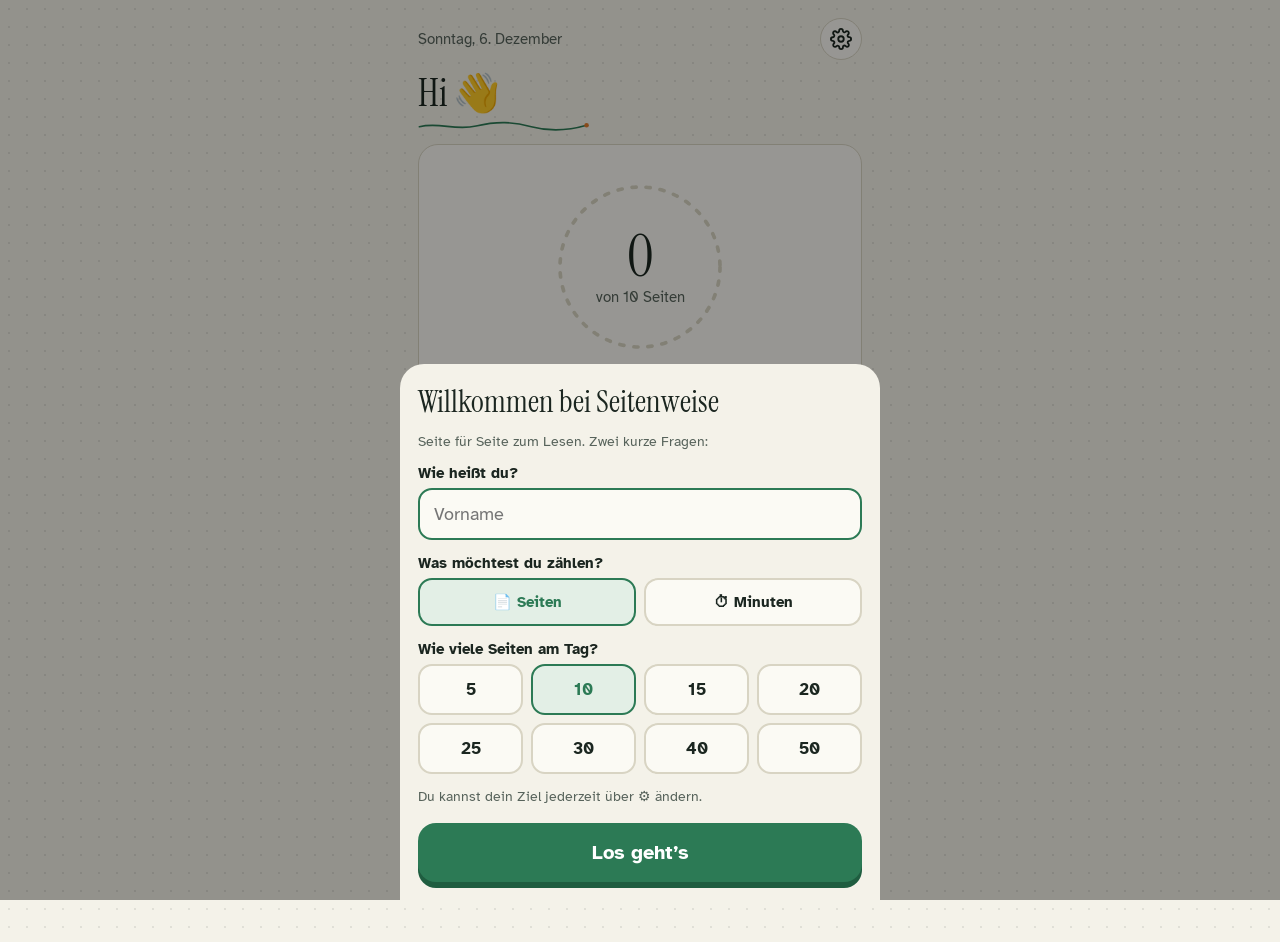
==== commit 21fe05b1: "Seitenweise: Woche als gesticktes Wochen-Lesezeichen (7 Felder mit Kreuzstich, Quaste, Feier bei vol" ====
--- a/seitenweise/index.html
+++ b/seitenweise/index.html
@@ -15,7 +15,7 @@
   <link rel="preconnect" href="https://fonts.googleapis.com">
   <link rel="preconnect" href="https://fonts.gstatic.com" crossorigin>
   <link href="https://fonts.googleapis.com/css2?family=Instrument+Serif&family=Atkinson+Hyperlegible:wght@400;700&family=IBM+Plex+Mono:wght@500;600&display=swap" rel="stylesheet">
-  <link rel="stylesheet" href="style.css?v=12">
+  <link rel="stylesheet" href="style.css?v=14">
 </head>
 <body>
   <div class="app">
@@ -64,7 +64,8 @@
         </div>
       </section>
       <section class="card week-card">
-        <svg class="week" id="week" viewBox="0 0 350 78" role="img" aria-label="Die letzten 7 Tage"></svg>
+        <svg class="week ribbon" id="week" viewBox="0 0 350 84" role="img" aria-label="Diese Woche"></svg>
+        <p class="small rb-note" id="weekNote"></p>
       </section>
       <p class="hint" id="todayHint"></p>
       <button class="link undo" id="undoBtn" hidden>Letzten Eintrag löschen</button>
@@ -172,6 +173,6 @@
   </dialog>
 
   <div class="toast" id="toast" role="status"></div>
-  <script src="app.js?v=12"></script>
+  <script src="app.js?v=14"></script>
 </body>
 </html>
--- a/seitenweise/style.css
+++ b/seitenweise/style.css
@@ -446,3 +446,62 @@
 .tm-in input:focus { outline: none; }
 .tm-in span { white-space: nowrap; }
 .tm-own .tm-start { padding: 12px 14px; font-size: 15px; white-space: nowrap; }
+/* Bestwerte mit kleinen Grafiken */
+.b-ico { display: none; }
+.b-gr svg { width: 100%; height: 34px; display: block; overflow: visible; margin-bottom: 4px; }
+.bt { stroke: var(--rule); stroke-width: 2; stroke-dasharray: 3 4; stroke-linecap: round; fill: none; }
+.bt.on { stroke: var(--green); stroke-width: 3; stroke-dasharray: none; }
+.bk circle { fill: var(--paper-2); stroke: var(--rule); stroke-width: 1; }
+.bk path { fill: none; stroke: #fff9; stroke-width: 1.2; stroke-linecap: round; opacity: 0; }
+.bk.on circle { fill: var(--green); stroke: none; } .bk.on path { opacity: 1; }
+.bk { transform-box: fill-box; transform-origin: center; animation: knotIn .45s cubic-bezier(.3,1.5,.5,1) both; }
+.bx { font-family: var(--mono); font-size: 9px; fill: var(--ink-soft); text-anchor: end; }
+.bb { fill: var(--paper-2); } .bf { fill: var(--green); transform-box: fill-box; transform-origin: left; animation: growX .8s cubic-bezier(.2,.8,.2,1) both; }
+@keyframes growX { from { transform: scaleX(0); } }
+.bg { stroke: var(--ink); stroke-width: 1.4; stroke-dasharray: 2 2; }
+.bgt { font-family: var(--mono); font-size: 7.5px; fill: var(--ink-soft); text-anchor: middle; }
+.bw { fill: var(--paper-2); transform-box: fill-box; transform-origin: bottom; animation: grow .5s cubic-bezier(.2,.8,.2,1) both; }
+.bw.g { fill: var(--green); } .bw.o { fill: var(--orange); }
+.bs { stroke: #6f5641; stroke-width: 2.5; }
+.bspine { transform-box: fill-box; transform-origin: bottom; animation: grow .5s cubic-bezier(.2,.8,.2,1) both; }
+.bslot { fill: none; stroke: var(--rule); stroke-width: 1.4; stroke-dasharray: 2.5 2; }
+.best-grid div > b { font-size: 32px; }
+.best-grid .b-gr { background: none; padding: 0; border-radius: 0; animation: none; }
+.best-grid .b-gr::after { content: none; }
+
+/* ---------- Wochen-Lesezeichen ---------- */
+.ribbon { overflow: visible; }
+.rb-base { fill: color-mix(in srgb, var(--paper-2) 70%, var(--sheet)); }
+.rs rect { fill: transparent; }
+.rs.g rect:first-child { fill: var(--green); } .rs.o rect:first-child { fill: var(--orange); }
+.rs.t rect:first-child { fill: var(--sheet); }
+.rs.f rect:first-child { fill: color-mix(in srgb, var(--sheet) 60%, transparent); }
+.rs-st { fill: none; stroke: #ffffff7a; stroke-width: 1.3; stroke-linecap: round; }
+.rs.g, .rs.o { transform-box: fill-box; transform-origin: left; animation: sewIn2 .5s cubic-bezier(.2,.8,.2,1) both; }
+@keyframes sewIn2 { from { transform: scaleX(0); } }
+.rs.sew { animation: sewNow 1.3s cubic-bezier(.4,0,.2,1) .3s both; }
+@keyframes sewNow { 0% { transform: scaleX(0); } 70% { transform: scaleX(1.02); } 100% { transform: scaleX(1); } }
+.rs.sew .rs-x { animation: stitchBlink .5s ease 1.4s 3 alternate; }
+@keyframes stitchBlink { to { opacity: .35; } }
+.rs-sep { stroke: color-mix(in srgb, var(--ink) 18%, transparent); stroke-width: 1.2; stroke-dasharray: 2.5 2.5; }
+.rs-q { font: 700 15px var(--sans); fill: var(--green); text-anchor: middle; animation: breathe 2.4s ease-in-out infinite; transform-box: fill-box; transform-origin: center; }
+.rb-edge { fill: none; stroke: color-mix(in srgb, var(--ink) 35%, var(--rule)); stroke-width: 1.4; }
+.rb-inset { fill: none; stroke: #ffffffb0; stroke-width: 1.1; stroke-dasharray: 3 2.6; }
+.rl { font-family: var(--mono); font-size: 11px; fill: var(--ink-soft); text-anchor: middle; }
+.rl.now { fill: var(--ink); font-weight: 600; } .rl.fut { opacity: .45; }
+.tassel { transform-box: view-box; transform-origin: 320px 24px; }
+.ts-cord { fill: none; stroke: var(--rule); stroke-width: 2; stroke-linecap: round; }
+.ts-cap { fill: var(--rule); }
+.ts-str { stroke: var(--rule); stroke-width: 1.8; stroke-linecap: round; }
+.tassel.done .ts-cord, .tassel.done .ts-str { stroke: var(--green); } .tassel.done .ts-cap { fill: var(--green); }
+.tassel.gold .ts-cord, .tassel.gold .ts-str { stroke: var(--gold); } .tassel.gold .ts-cap { fill: var(--gold); }
+.tassel.done { animation: swing 2.2s ease-in-out .8s 3; }
+@keyframes swing { 25% { transform: rotate(9deg); } 75% { transform: rotate(-7deg); } }
+.rb-note { text-align: center; margin: 2px 0 0; font-size: 13.5px; }
+.rb-note b { color: var(--green); }
+.cel-rb { width: 290px; height: auto; }
+.cel-rb .tassel.done { animation: swing 1.8s ease-in-out .6s infinite; }
+.week-card { display: grid; gap: 2px; }
+.rs-st { stroke: #ffffff59; stroke-width: 1.1; }
+.rs-bigx { fill: none; stroke: #fff; stroke-width: 3.2; stroke-linecap: round; stroke-dasharray: 46; stroke-dashoffset: 0; filter: drop-shadow(0 1px 0 #0002); }
+.rs-bigx.sew { stroke-dashoffset: 46; animation: draw .7s ease-out 1.3s forwards; }
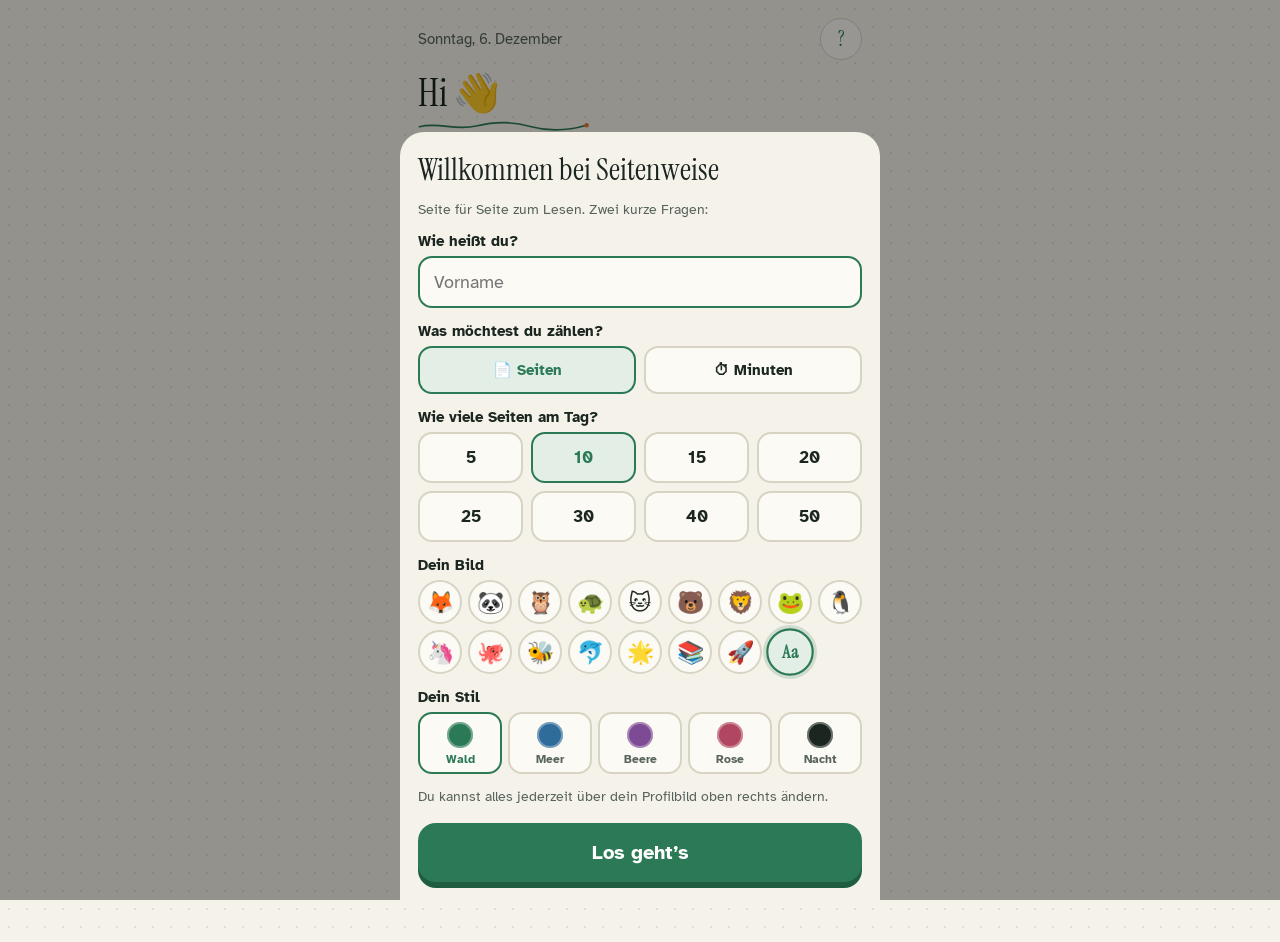
==== commit 60c2982b: "Lesezeit + Seitenweise: persönliches Profil mit Profilbild, Farbstil (Wald/Meer/Beere/Rose/Nacht) un" ====
--- a/seitenweise/index.html
+++ b/seitenweise/index.html
@@ -15,7 +15,7 @@
   <link rel="preconnect" href="https://fonts.googleapis.com">
   <link rel="preconnect" href="https://fonts.gstatic.com" crossorigin>
   <link href="https://fonts.googleapis.com/css2?family=Instrument+Serif&family=Atkinson+Hyperlegible:wght@400;700&family=IBM+Plex+Mono:wght@500;600&display=swap" rel="stylesheet">
-  <link rel="stylesheet" href="style.css?v=14">
+  <link rel="stylesheet" href="style.css?v=16">
 </head>
 <body>
   <div class="app">
@@ -23,7 +23,7 @@
     <main class="view" id="v-lesen">
       <div class="top">
         <p class="date" id="date"></p>
-        <button class="icon" id="settingsBtn" aria-label="Einstellungen"><svg viewBox="0 0 24 24"><circle cx="12" cy="12" r="3"/><path d="M19.4 15a1.7 1.7 0 0 0 .3 1.8l.1.1a2 2 0 1 1-2.8 2.8l-.1-.1a1.7 1.7 0 0 0-1.8-.3 1.7 1.7 0 0 0-1 1.5V21a2 2 0 1 1-4 0v-.1a1.7 1.7 0 0 0-1.1-1.5 1.7 1.7 0 0 0-1.8.3l-.1.1a2 2 0 1 1-2.8-2.8l.1-.1a1.7 1.7 0 0 0 .3-1.8 1.7 1.7 0 0 0-1.5-1H3a2 2 0 1 1 0-4h.1a1.7 1.7 0 0 0 1.5-1.1 1.7 1.7 0 0 0-.3-1.8l-.1-.1a2 2 0 1 1 2.8-2.8l.1.1a1.7 1.7 0 0 0 1.8.3H9a1.7 1.7 0 0 0 1-1.5V3a2 2 0 1 1 4 0v.1a1.7 1.7 0 0 0 1 1.5 1.7 1.7 0 0 0 1.8-.3l.1-.1a2 2 0 1 1 2.8 2.8l-.1.1a1.7 1.7 0 0 0-.3 1.8V9a1.7 1.7 0 0 0 1.5 1H21a2 2 0 1 1 0 4h-.1a1.7 1.7 0 0 0-1.5 1z"/></svg></button>
+        <button class="icon avatar-btn" id="settingsBtn" aria-label="Mein Profil"><svg viewBox="0 0 24 24"><circle cx="12" cy="12" r="3"/><path d="M19.4 15a1.7 1.7 0 0 0 .3 1.8l.1.1a2 2 0 1 1-2.8 2.8l-.1-.1a1.7 1.7 0 0 0-1.8-.3 1.7 1.7 0 0 0-1 1.5V21a2 2 0 1 1-4 0v-.1a1.7 1.7 0 0 0-1.1-1.5 1.7 1.7 0 0 0-1.8.3l-.1.1a2 2 0 1 1-2.8-2.8l.1-.1a1.7 1.7 0 0 0 .3-1.8 1.7 1.7 0 0 0-1.5-1H3a2 2 0 1 1 0-4h.1a1.7 1.7 0 0 0 1.5-1.1 1.7 1.7 0 0 0-.3-1.8l-.1-.1a2 2 0 1 1 2.8-2.8l.1.1a1.7 1.7 0 0 0 1.8.3H9a1.7 1.7 0 0 0 1-1.5V3a2 2 0 1 1 4 0v.1a1.7 1.7 0 0 0 1 1.5 1.7 1.7 0 0 0 1.8-.3l.1-.1a2 2 0 1 1 2.8 2.8l-.1.1a1.7 1.7 0 0 0-.3 1.8V9a1.7 1.7 0 0 0 1.5 1H21a2 2 0 1 1 0 4h-.1a1.7 1.7 0 0 0-1.5 1z"/></svg></button>
       </div>
       <h1 class="hi" id="hello">Hi 👋</h1>
       <svg class="hi-thread" viewBox="0 0 240 14" aria-hidden="true"><path d="M2 8C30 1 52 14 82 7S134 1 160 8 214 13 238 6"/><circle cx="238" cy="6" r="3.2"/></svg>
@@ -43,7 +43,7 @@
         <div class="tm-idle" id="tmIdle">
           <div class="chips tm-chips" id="tmChips"></div>
           <div class="tm-own">
-            <label class="tm-in"><span>Eigene Zeit</span><input id="tmMin" type="number" inputmode="numeric" min="1" max="240" placeholder="z. B. 25"><b>Min.</b></label>
+            <label class="tm-in"><span>Eigene Zeit</span><input id="tmMin" type="number" inputmode="numeric" min="1" max="240" placeholder="25"><b>Min.</b></label>
             <button class="btn tm-start" id="tmStart" type="button">▶ Los</button>
           </div>
         </div>
@@ -122,6 +122,7 @@
   <!-- Eintragen -->
   <dialog id="logDlg" class="sheet">
     <form method="dialog" id="logForm">
+      <div class="date-chips" id="logDates"></div>
       <div class="book-chips" id="logBooks"></div>
       <p class="small" id="logBook"></p>
       <h2 class="q" id="logQ">Wie viele Seiten hast du gelesen?</h2>
@@ -135,9 +136,20 @@
     </form>
   </dialog>
 
+  <!-- Tag ansehen und bearbeiten -->
+  <dialog id="dayDlg" class="sheet">
+    <div class="day-sheet">
+      <div class="day-head"><h2 class="q" id="dayTitle">Tag</h2><button class="icon sm" id="dayClose" type="button" aria-label="Schließen">✕</button></div>
+      <p class="small" id="daySum"></p>
+      <ul class="day-list" id="dayList"></ul>
+      <button class="big" id="dayAdd" type="button">＋ Für diesen Tag eintragen</button>
+    </div>
+  </dialog>
+
   <!-- Start / Einstellungen -->
   <dialog id="setupDlg" class="sheet">
     <form method="dialog" id="setupForm">
+      <div class="profile-card" id="profileCard" hidden></div>
       <h2 class="q" id="setupTitle">Willkommen bei Seitenweise</h2>
       <p class="small" id="setupIntro">Seite für Seite zum Lesen. Drei kurze Fragen:</p>
       <label class="field"><span>Wie heißt du?</span><input id="sName" maxlength="24" autocomplete="off" required placeholder="Vorname"></label>
@@ -145,7 +157,9 @@
         <div class="seg"><label><input type="radio" name="gtype" value="pages" checked><span>📄 Seiten</span></label><label><input type="radio" name="gtype" value="minutes"><span>⏱ Minuten</span></label></div>
       </div>
       <div class="field"><span id="goalLbl">Wie viele Seiten am Tag?</span><div class="chips" id="goalChips"></div></div>
-      <p class="small">Du kannst dein Ziel jederzeit über ⚙ ändern.</p>
+      <div class="field"><span>Dein Bild</span><div class="av-grid" id="avGrid"></div></div>
+      <div class="field"><span>Dein Stil</span><div class="sty-grid" id="styGrid"></div></div>
+      <p class="small">Du kannst alles jederzeit über dein Profilbild oben rechts ändern.</p>
       <div class="actions"><button type="button" class="btn" id="setupCancel" hidden>Abbrechen</button><button class="big">Los geht’s</button></div>
     </form>
   </dialog>
@@ -173,6 +187,6 @@
   </dialog>
 
   <div class="toast" id="toast" role="status"></div>
-  <script src="app.js?v=14"></script>
+  <script src="app.js?v=16"></script>
 </body>
 </html>
--- a/seitenweise/style.css
+++ b/seitenweise/style.css
@@ -505,3 +505,69 @@
 .rs-st { stroke: #ffffff59; stroke-width: 1.1; }
 .rs-bigx { fill: none; stroke: #fff; stroke-width: 3.2; stroke-linecap: round; stroke-dasharray: 46; stroke-dashoffset: 0; filter: drop-shadow(0 1px 0 #0002); }
 .rs-bigx.sew { stroke-dashoffset: 46; animation: draw .7s ease-out 1.3s forwards; }
+
+/* Datum beim Eintragen */
+.date-chips { display: flex; gap: 6px; flex-wrap: wrap; }
+.dchip { position: relative; border: 2px solid var(--rule); background: var(--sheet); border-radius: 999px; padding: 7px 12px; font-weight: 700; font-size: 13.5px; color: var(--ink-soft); cursor: pointer; }
+.dchip.on { border-color: var(--green); background: var(--wash); color: var(--green); }
+.dchip.pick input { position: absolute; inset: 0; opacity: 0; width: 100%; height: 100%; cursor: pointer; }
+/* Tag ansehen und bearbeiten */
+.day-sheet { padding: 22px 18px calc(18px + env(safe-area-inset-bottom, 0px)); display: flex; flex-direction: column; gap: 12px; }
+.day-head { display: flex; justify-content: space-between; align-items: center; gap: 10px; }
+#daySum b { color: var(--green); }
+.day-list { list-style: none; margin: 0; padding: 0; display: grid; gap: 8px; }
+.dl-item { display: flex; justify-content: space-between; align-items: center; gap: 10px; background: var(--sheet); border: 1px solid var(--rule); border-radius: 16px; padding: 12px 12px 12px 14px; }
+.dl-item.edit { display: grid; border-color: var(--green); }
+.dl-title { font-weight: 700; }
+.dl-acts { display: flex; gap: 6px; }
+.icon.del { color: #b3462e; }
+.dl-edit { display: grid; grid-template-columns: 1fr 1fr; gap: 8px; }
+.dl-edit label { display: grid; gap: 4px; font-size: 13px; font-weight: 700; color: var(--ink-soft); }
+.dl-edit input { font: 700 20px var(--sans); padding: 10px 12px; border-radius: 12px; border: 2px solid var(--rule); background: var(--paper); color: var(--ink); width: 100%; }
+.dl-edit input:focus { outline: none; border-color: var(--green); }
+.dl-btns { display: grid; grid-template-columns: 1fr 1fr; gap: 8px; }
+.btn.ok { background: var(--green); color: #fff; border-color: var(--green); }
+
+/* ---------- Profil: Lesekranz, Bilder, Stile ---------- */
+.profile-card { display: grid; justify-items: center; gap: 2px; text-align: center; padding: 4px 0 8px; }
+.wreath { width: 170px; height: auto; overflow: visible; }
+.wr-stem { fill: none; stroke: color-mix(in srgb, var(--green) 45%, var(--rule)); stroke-width: 2; stroke-linecap: round; }
+.lf { fill: none; stroke: var(--rule); stroke-width: 1; stroke-dasharray: 2 2; }
+.lf.on { fill: var(--green); stroke: none; transform-box: fill-box; transform-origin: center; animation: leafPop .5s cubic-bezier(.3,1.6,.5,1) both; }
+.lf.on.l2 { fill: var(--green-2); }
+@keyframes leafPop { from { transform: scale(0); opacity: 0; } }
+.star { fill: none; stroke: var(--rule); stroke-width: 1; stroke-dasharray: 2 2; }
+.star.on { fill: var(--gold); stroke: none; transform-box: fill-box; transform-origin: center; animation: leafPop .6s cubic-bezier(.3,1.8,.5,1) both, twinkle 3s ease-in-out 2s infinite; }
+@keyframes twinkle { 50% { opacity: .65; transform: scale(.88); } }
+.wr-face { fill: var(--sheet); stroke: var(--green); stroke-width: 3; }
+.wr-emo { font-size: 44px; text-anchor: middle; }
+.wr-ini { font-family: var(--font-display, var(--serif)); font-size: 46px; text-anchor: middle; fill: var(--green); }
+.wr-badge circle { fill: var(--gold); stroke: var(--sheet); stroke-width: 3; }
+.wr-badge text { font: 700 13px var(--font-body, var(--sans)); fill: #fff; text-anchor: middle; }
+.pc-name { font-family: var(--font-display, var(--serif)); font-size: 30px; line-height: 1.05; }
+.pc-sub { font-size: 14px; color: var(--ink-soft); }
+.pc-hint { font-size: 12.5px; color: var(--ink-soft); max-width: 30ch; }
+.av-grid { display: grid; grid-template-columns: repeat(auto-fill, minmax(44px, 1fr)); gap: 6px; }
+.av { aspect-ratio: 1; border: 2px solid var(--rule); background: var(--sheet); border-radius: 50%; font-size: 22px; display: grid; place-items: center; cursor: pointer; transition: transform .15s; padding: 0; }
+.av.ini { font-family: var(--font-display, var(--serif)); font-size: 17px; color: var(--green); }
+.av.on { border-color: var(--green); background: var(--green-wash, var(--wash)); transform: scale(1.08); box-shadow: 0 0 0 3px color-mix(in srgb, var(--green) 18%, transparent); }
+.sty-grid { display: grid; grid-template-columns: repeat(5, 1fr); gap: 6px; }
+.sty { display: grid; justify-items: center; gap: 4px; border: 2px solid var(--rule); background: var(--sheet); border-radius: 14px; padding: 8px 2px 6px; font-weight: 700; font-size: 12px; color: var(--ink-soft); cursor: pointer; }
+.sty i { width: 26px; height: 26px; border-radius: 50%; display: block; box-shadow: inset 0 0 0 2px #ffffff55; }
+.sty.on { border-color: var(--green); color: var(--green); }
+.avatar-btn { font-size: 21px; padding: 0; overflow: hidden; }
+
+.ini-btn { font-family: var(--serif); font-size: 21px; color: var(--green); }
+.cel-wreath { width: 190px; }
+dialog.sheet { overflow-y: auto; }
+/* Dunkler Stil „Nacht“ auch ohne System-Dunkelmodus */
+:root[data-theme="dark"] { --paper: #151d18; --paper-2: #243029; --sheet: #1c2620; --ink: #e7ebe3; --ink-soft: #9caf9f; --rule: #2e3d33; --green: #5fbf8e; --green-d: #2c7a55; --green-2: #86cda6; --wash: #1f3428; }
+:root[data-style="meer"] { --green: #2f6c9a; --green-2: #5b92bd; --green-wash: #e1ecf4; --wash: #e1ecf4; --mint: #a9c9e3; --stamp: #2f6c9a; --green-d: #22557a; }
+@media (prefers-color-scheme: dark) { :root[data-style="meer"]:not([data-theme="light"]) { --green: #8fbfe6; --green-2: #5f9cc9; --green-wash: #18283a; --wash: #18283a; --mint: #8fbfe6; --stamp: #8fbfe6; --green-d: #5f9cc9; } }
+:root[data-theme="dark"][data-style="meer"] { --green: #8fbfe6; --green-2: #5f9cc9; --green-wash: #18283a; --wash: #18283a; --mint: #8fbfe6; --stamp: #8fbfe6; --green-d: #5f9cc9; }
+:root[data-style="beere"] { --green: #7d4a94; --green-2: #a174b5; --green-wash: #efe6f3; --wash: #efe6f3; --mint: #cdb4da; --stamp: #7d4a94; --green-d: #5e3572; }
+@media (prefers-color-scheme: dark) { :root[data-style="beere"]:not([data-theme="light"]) { --green: #c9a2dc; --green-2: #a77fbd; --green-wash: #2a1f33; --wash: #2a1f33; --mint: #c9a2dc; --stamp: #c9a2dc; --green-d: #a77fbd; } }
+:root[data-theme="dark"][data-style="beere"] { --green: #c9a2dc; --green-2: #a77fbd; --green-wash: #2a1f33; --wash: #2a1f33; --mint: #c9a2dc; --stamp: #c9a2dc; --green-d: #a77fbd; }
+:root[data-style="rose"] { --green: #b0465f; --green-2: #cf7086; --green-wash: #f6e5e9; --wash: #f6e5e9; --mint: #e8b5c2; --stamp: #b0465f; --green-d: #8a3248; }
+@media (prefers-color-scheme: dark) { :root[data-style="rose"]:not([data-theme="light"]) { --green: #eaa0b2; --green-2: #cf7086; --green-wash: #351c24; --wash: #351c24; --mint: #eaa0b2; --stamp: #eaa0b2; --green-d: #cf7086; } }
+:root[data-theme="dark"][data-style="rose"] { --green: #eaa0b2; --green-2: #cf7086; --green-wash: #351c24; --wash: #351c24; --mint: #eaa0b2; --stamp: #eaa0b2; --green-d: #cf7086; }
